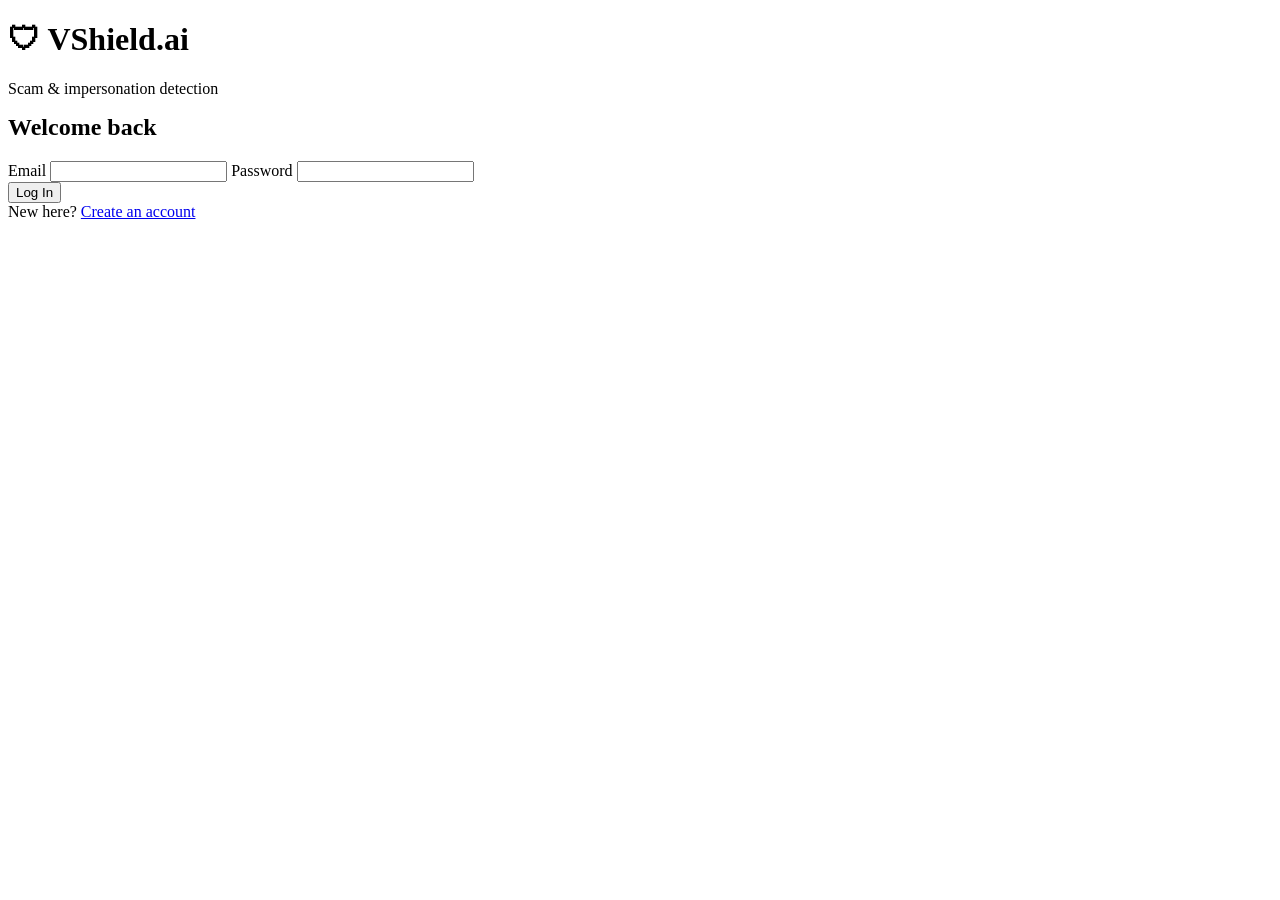
==== src/main/resources/static/analyze.html @ 4aeecb48 "Day 5: Analysis API + analyze screen, polished auth/dashboard UI, fixed security config conflict" ====
<!DOCTYPE html>
<html lang="en">
<head>
    <meta charset="UTF-8">
    <title>Analyze — VShield.ai</title>
    <link rel="stylesheet" href="Style.css">
    <style>
        .analyze-box {
            background: #151a3d;
            border: 1px solid rgba(255,255,255,0.08);
            border-radius: 14px;
            padding: 28px;
        }

        textarea {
            width: 100%;
            min-height: 160px;
            padding: 14px;
            border-radius: 8px;
            border: 1px solid rgba(255,255,255,0.15);
            background: rgba(255,255,255,0.05);
            color: white;
            font-size: 14px;
            font-family: inherit;
            resize: vertical;
            outline: none;
        }
        textarea:focus { border-color: #E63946; }
        textarea::placeholder { color: #6b7280; }

        .analyze-btn {
            margin-top: 16px;
            background: linear-gradient(135deg, #E63946, #c9303c);
            color: white;
            border: none;
            padding: 12px 28px;
            border-radius: 8px;
            font-size: 14px;
            font-weight: 700;
            cursor: pointer;
            box-shadow: 0 8px 20px rgba(230,57,70,0.3);
            transition: transform 0.15s;
        }
        .analyze-btn:hover { transform: translateY(-2px); }
        .analyze-btn:disabled { opacity: 0.6; cursor: not-allowed; transform: none; }

        .error-message {
            background: rgba(231,76,60,0.15);
            border: 1px solid rgba(231,76,60,0.4);
            color: #ff8a80;
            padding: 10px 14px;
            border-radius: 8px;
            font-size: 13px;
            margin-top: 14px;
            display: none;
        }

        .loading {
            display: none;
            color: #9aa7d1;
            margin-top: 14px;
            font-size: 13px;
        }

        .verdict-card {
            margin-top: 24px;
            border-radius: 12px;
            padding: 22px 24px;
            display: none;
        }
        .verdict-safe { background: rgba(39,174,96,0.1); border: 1px solid rgba(39,174,96,0.4); }
        .verdict-suspicious { background: rgba(243,156,18,0.1); border: 1px solid rgba(243,156,18,0.4); }
        .verdict-dangerous { background: rgba(231,76,60,0.1); border: 1px solid rgba(231,76,60,0.4); }

        .verdict-badge {
            display: inline-block;
            font-weight: 700;
            font-size: 16px;
            padding: 5px 14px;
            border-radius: 6px;
            color: white;
        }
        .badge-safe { background: #27ae60; }
        .badge-suspicious { background: #f39c12; }
        .badge-dangerous { background: #e74c3c; }

        .score-text {
            float: right;
            font-weight: 700;
            color: #CADCFC;
            font-size: 14px;
            margin-top: 6px;
        }

        .verdict-card h3 {
            margin: 20px 0 8px 0;
            font-size: 14px;
            color: white;
            clear: both;
        }
        .verdict-card ul { margin: 0; padding-left: 20px; }
        .verdict-card li { margin-bottom: 6px; font-size: 14px; color: #d4d9ec; }
    </style>
</head>
<body>
<canvas id="matrixCanvas"></canvas>

<div class="page-overlay">
    <nav class="navbar">
        <span class="brand">🛡 VShield.ai</span>
        <a href="dashboard.html">Dashboard</a>
        <a href="analyze.html" class="active">Analyze</a>
        <button class="logout-btn" onclick="logout()">Logout</button>
    </nav>

    <div class="wide-container">
        <h1>Analyze a message</h1>
        <p>Paste a suspicious message, email, or link below to check it for scam signals.</p>

        <div class="analyze-box">
            <form onsubmit="submitAnalysis(event)">
                <textarea id="messageInput" placeholder="Paste the message, email, or link here..."></textarea>
                <div id="errorBox" class="error-message"></div>
                <div id="loading" class="loading">Analyzing...</div>
                <button type="submit" id="analyzeBtn" class="analyze-btn">Analyze</button>
            </form>

            <div id="resultBox" class="verdict-card"></div>
        </div>
    </div>
</div>

<script src="auth.js"></script>
<script src="analyze.js"></script>
<script>
    requireAuth();

    const canvas = document.getElementById('matrixCanvas');
    const ctx = canvas.getContext('2d');
    function resizeCanvas() {
        canvas.width = window.innerWidth;
        canvas.height = window.innerHeight;
    }
    resizeCanvas();
    window.addEventListener('resize', resizeCanvas);

    const chars = '0123456789';
    const fontSize = 16;
    let drops = new Array(Math.floor(canvas.width / fontSize)).fill(1);

    function draw() {
        ctx.fillStyle = 'rgba(10, 14, 39, 0.1)';
        ctx.fillRect(0, 0, canvas.width, canvas.height);
        ctx.font = fontSize + 'px monospace';
        for (let i = 0; i < drops.length; i++) {
            ctx.fillStyle = '#4ade80';
            ctx.fillText(chars[Math.floor(Math.random() * chars.length)], i * fontSize, drops[i] * fontSize);
            if (drops[i] * fontSize > canvas.height && Math.random() > 0.98) drops[i] = 0;
            drops[i]++;
        }
    }
    setInterval(draw, 60);
</script>
</body>
</html>
---- src/main/resources/static/Style.css ----
* {
    box-sizing: border-box;
}

body {
    font-family: 'Segoe UI', Arial, sans-serif;
    margin: 0;
    background-color: #1E2761;
    color: white;
    min-height: 100vh;
}

.container {
    max-width: 420px;
    margin: 80px auto;
    padding: 0 20px;
}

.wide-container {
    max-width: 700px;
    margin: 40px auto;
    padding: 0 20px;
}

h1 {
    text-align: center;
    margin-bottom: 4px;
}

.subtitle {
    text-align: center;
    color: #CADCFC;
    margin-bottom: 30px;
    font-size: 14px;
}

.card {
    background: white;
    color: #1B1B2F;
    border-radius: 10px;
    padding: 30px;
    box-shadow: 0 8px 24px rgba(0,0,0,0.25);
}

label {
    display: block;
    font-size: 13px;
    font-weight: bold;
    margin-bottom: 6px;
    margin-top: 16px;
}

input[type="email"],
input[type="password"],
textarea {
    width: 100%;
    padding: 10px 12px;
    border: 1px solid #ccc;
    border-radius: 6px;
    font-size: 14px;
    font-family: inherit;
}

textarea {
    resize: vertical;
    min-height: 140px;
}

button {
    width: 100%;
    background-color: #E63946;
    color: white;
    border: none;
    padding: 12px;
    border-radius: 6px;
    font-size: 15px;
    font-weight: bold;
    cursor: pointer;
    margin-top: 20px;
}

button:hover {
    background-color: #c9303c;
}

button:disabled {
    background-color: #aaa;
    cursor: not-allowed;
}

.error-message {
    background: #fdecea;
    color: #c0392b;
    padding: 10px 14px;
    border-radius: 6px;
    font-size: 13px;
    margin-top: 14px;
    display: none;
}

.link-row {
    text-align: center;
    margin-top: 18px;
    font-size: 13px;
    color: #555;
}

.link-row a {
    color: #1E2761;
    font-weight: bold;
    text-decoration: none;
}

nav.navbar {
    background: #16204F;
    padding: 14px 24px;
    display: flex;
    gap: 24px;
    align-items: center;
}

nav.navbar a {
    color: #CADCFC;
    text-decoration: none;
    font-size: 14px;
    font-weight: bold;
}

nav.navbar a:hover, nav.navbar a.active {
    color: white;
}

nav.navbar .brand {
    color: white;
    font-size: 16px;
    margin-right: auto;
}

nav.navbar button.logout-btn {
    width: auto;
    margin-top: 0;
    padding: 8px 14px;
    font-size: 13px;
}

.verdict-card {
    border-radius: 10px;
    padding: 20px;
    margin-top: 20px;
}

.verdict-safe { background: #eafaf1; border: 2px solid #27ae60; }
.verdict-suspicious { background: #fef9e7; border: 2px solid #f39c12; }
.verdict-dangerous { background: #fdedec; border: 2px solid #e74c3c; }

.verdict-badge {
    display: inline-block;
    font-weight: bold;
    font-size: 18px;
    padding: 4px 12px;
    border-radius: 6px;
    color: white;
}

.badge-safe { background: #27ae60; }
.badge-suspicious { background: #f39c12; }
.badge-dangerous { background: #e74c3c; }

.score-text {
    float: right;
    font-weight: bold;
    color: #333;
}

.verdict-card h3 {
    margin-top: 20px;
    margin-bottom: 8px;
    font-size: 15px;
}

.verdict-card ul {
    margin: 0;
    padding-left: 20px;
}

.verdict-card li {
    margin-bottom: 6px;
    font-size: 14px;
    color: #333;
}

.loading {
    text-align: center;
    color: #CADCFC;
    margin-top: 16px;
    display: none;
}

.empty-state {
    text-align: center;
    padding: 60px 20px;
    color: #555;
}
         * { box-sizing: border-box; margin: 0; padding: 0; }

         body {
             font-family: 'Segoe UI', Arial, sans-serif;
             min-height: 100vh;
             overflow-x: hidden;
             background: linear-gradient(135deg, #0d1338, #1E2761, #16204F, #2a1245);
             background-size: 400% 400%;
             animation: gradientShift 14s ease infinite;
             display: flex;
             align-items: center;
             justify-content: center;
             position: relative;
         }

         @keyframes gradientShift {
             0% { background-position: 0% 50%; }
             50% { background-position: 100% 50%; }
             100% { background-position: 0% 50%; }
         }

         .blob {
             position: absolute;
             border-radius: 50%;
             filter: blur(70px);
             opacity: 0.45;
             z-index: 0;
             animation: float 10s ease-in-out infinite;
         }
         .blob1 { width: 380px; height: 380px; background: #E63946; top: -100px; left: -100px; animation-delay: 0s; }
         .blob2 { width: 320px; height: 320px; background: #4361ee; bottom: -80px; right: -80px; animation-delay: 2s; }
         .blob3 { width: 260px; height: 260px; background: #7209b7; top: 60%; left: 70%; animation-delay: 4s; }

         @keyframes float {
             0%, 100% { transform: translateY(0px) translateX(0px) scale(1); }
             50% { transform: translateY(-30px) translateX(20px) scale(1.08); }
         }

         .hero-wrap {
             position: relative;
             z-index: 2;
             display: flex;
             align-items: center;
             justify-content: center;
             gap: 70px;
             max-width: 1000px;
             width: 92%;
             flex-wrap: wrap;
         }

         .hero-left {
             flex: 1;
             min-width: 280px;
             color: white;
             animation: slideInLeft 0.9s ease both;
         }

         @keyframes slideInLeft {
             from { opacity: 0; transform: translateX(-40px); }
             to { opacity: 1; transform: translateX(0); }
         }

         .shield-logo {
             width: 90px;
             height: 90px;
             border-radius: 22px;
             background: linear-gradient(135deg, #E63946, #c9303c);
             display: flex;
             align-items: center;
             justify-content: center;
             font-size: 44px;
             box-shadow: 0 20px 50px rgba(230,57,70,0.5);
             animation: pulse 3s ease-in-out infinite, rotate3d 6s linear infinite;
             transform-style: preserve-3d;
             margin-bottom: 28px;
         }

         @keyframes pulse {
             0%, 100% { box-shadow: 0 20px 50px rgba(230,57,70,0.5); }
             50% { box-shadow: 0 25px 65px rgba(230,57,70,0.8); }
         }

         @keyframes rotate3d {
             0% { transform: rotateY(0deg); }
             50% { transform: rotateY(15deg); }
             100% { transform: rotateY(0deg); }
         }

         .hero-left h1 {
             font-size: 42px;
             line-height: 1.15;
             margin-bottom: 16px;
             background: linear-gradient(90deg, #ffffff, #CADCFC);
             -webkit-background-clip: text;
             background-clip: text;
             -webkit-text-fill-color: transparent;
         }

         .hero-left p {
             color: #CADCFC;
             font-size: 16px;
             line-height: 1.6;
             max-width: 380px;
         }

         .feature-row {
             display: flex;
             align-items: center;
             gap: 10px;
             margin-top: 18px;
             font-size: 14px;
             color: #ffffffcc;
             opacity: 0;
             animation: fadeInUp 0.6s ease forwards;
         }
         .feature-row:nth-child(1) { animation-delay: 0.4s; }
         .feature-row:nth-child(2) { animation-delay: 0.55s; }
         .feature-row:nth-child(3) { animation-delay: 0.7s; }

         @keyframes fadeInUp {
             from { opacity: 0; transform: translateY(10px); }
             to { opacity: 1; transform: translateY(0); }
         }

         .feature-row .dot {
             width: 8px; height: 8px; border-radius: 50%;
             background: #E63946;
             box-shadow: 0 0 10px #E63946;
         }

         .hero-right {
             perspective: 1200px;
             animation: slideInRight 0.9s ease both;
         }

         @keyframes slideInRight {
             from { opacity: 0; transform: translateX(40px); }
             to { opacity: 1; transform: translateX(0); }
         }

         .card {
             width: 360px;
             background: rgba(255,255,255,0.08);
             backdrop-filter: blur(20px);
             -webkit-backdrop-filter: blur(20px);
             border: 1px solid rgba(255,255,255,0.18);
             border-radius: 18px;
             padding: 36px 32px;
             color: white;
             box-shadow: 0 25px 60px rgba(0,0,0,0.4);
             transform-style: preserve-3d;
             transition: transform 0.15s ease-out;
         }

         .card h2 {
             font-size: 22px;
             margin-bottom: 4px;
         }
         .card .sub {
             color: #CADCFC;
             font-size: 13px;
             margin-bottom: 24px;
         }

         label {
             display: block;
             font-size: 12px;
             font-weight: bold;
             color: #CADCFC;
             margin-bottom: 6px;
             margin-top: 16px;
             text-transform: uppercase;
             letter-spacing: 0.5px;
         }

         input {
             width: 100%;
             padding: 12px 14px;
             border-radius: 8px;
             border: 1px solid rgba(255,255,255,0.25);
             background: rgba(255,255,255,0.08);
             color: white;
             font-size: 14px;
             outline: none;
             transition: border-color 0.2s, background 0.2s;
         }
         input::placeholder { color: rgba(255,255,255,0.4); }
         input:focus {
             border-color: #E63946;
             background: rgba(255,255,255,0.13);
         }

         button {
             width: 100%;
             margin-top: 26px;
             padding: 13px;
             border: none;
             border-radius: 8px;
             background: linear-gradient(135deg, #E63946, #c9303c);
             color: white;
             font-size: 15px;
             font-weight: bold;
             cursor: pointer;
             transition: transform 0.15s, box-shadow 0.15s;
             box-shadow: 0 10px 25px rgba(230,57,70,0.35);
         }
         button:hover { transform: translateY(-2px); box-shadow: 0 14px 32px rgba(230,57,70,0.5); }
         button:disabled { opacity: 0.6; cursor: not-allowed; transform: none; }

         .error-message {
             background: rgba(231,76,60,0.15);
             border: 1px solid rgba(231,76,60,0.4);
             color: #ff8a80;
             padding: 10px 14px;
             border-radius: 8px;
             font-size: 13px;
             margin-top: 16px;
             display: none;
         }

         .link-row {
             text-align: center;
             margin-top: 22px;
             font-size: 13px;
             color: #CADCFC;
         }
         .link-row a { color: white; font-weight: bold; text-decoration: none; }
         .link-row a:hover { text-decoration: underline; }

         @media (max-width: 720px) {
             .hero-wrap { flex-direction: column; text-align: center; }
             .hero-left { align-items: center; display: flex; flex-direction: column; }
             .feature-row { justify-content: center; }
         }

                 * { box-sizing: border-box; margin: 0; padding: 0; }

                 body {
                     font-family: 'Segoe UI', Arial, sans-serif;
                     min-height: 100vh;
                     overflow-x: hidden;
                     background: linear-gradient(135deg, #0d1338, #1E2761, #16204F, #2a1245);
                     background-size: 400% 400%;
                     animation: gradientShift 14s ease infinite;
                     display: flex;
                     align-items: center;
                     justify-content: center;
                     position: relative;
                 }

                 @keyframes gradientShift {
                     0% { background-position: 0% 50%; }
                     50% { background-position: 100% 50%; }
                     100% { background-position: 0% 50%; }
                 }

                 .blob {
                     position: absolute;
                     border-radius: 50%;
                     filter: blur(70px);
                     opacity: 0.45;
                     z-index: 0;
                     animation: float 10s ease-in-out infinite;
                 }
                 .blob1 { width: 380px; height: 380px; background: #4361ee; top: -100px; right: -100px; animation-delay: 0s; }
                 .blob2 { width: 320px; height: 320px; background: #E63946; bottom: -80px; left: -80px; animation-delay: 2s; }
                 .blob3 { width: 260px; height: 260px; background: #7209b7; top: 55%; right: 65%; animation-delay: 4s; }

                 @keyframes float {
                     0%, 100% { transform: translateY(0px) translateX(0px) scale(1); }
                     50% { transform: translateY(-30px) translateX(20px) scale(1.08); }
                 }

                 .hero-wrap {
                     position: relative;
                     z-index: 2;
                     display: flex;
                     align-items: center;
                     justify-content: center;
                     gap: 70px;
                     max-width: 1000px;
                     width: 92%;
                     flex-wrap: wrap;
                     flex-direction: row-reverse;
                 }

                 .hero-left {
                     flex: 1;
                     min-width: 280px;
                     color: white;
                     animation: slideInRight 0.9s ease both;
                 }

                 @keyframes slideInRight {
                     from { opacity: 0; transform: translateX(40px); }
                     to { opacity: 1; transform: translateX(0); }
                 }

                 .shield-logo {
                     width: 90px;
                     height: 90px;
                     border-radius: 22px;
                     background: linear-gradient(135deg, #4361ee, #3a4fd1);
                     display: flex;
                     align-items: center;
                     justify-content: center;
                     font-size: 44px;
                     box-shadow: 0 20px 50px rgba(67,97,238,0.5);
                     animation: pulse 3s ease-in-out infinite, rotate3d 6s linear infinite;
                     transform-style: preserve-3d;
                     margin-bottom: 28px;
                 }

                 @keyframes pulse {
                     0%, 100% { box-shadow: 0 20px 50px rgba(67,97,238,0.5); }
                     50% { box-shadow: 0 25px 65px rgba(67,97,238,0.8); }
                 }

                 @keyframes rotate3d {
                     0% { transform: rotateY(0deg); }
                     50% { transform: rotateY(-15deg); }
                     100% { transform: rotateY(0deg); }
                 }

                 .hero-left h1 {
                     font-size: 42px;
                     line-height: 1.15;
                     margin-bottom: 16px;
                     background: linear-gradient(90deg, #ffffff, #CADCFC);
                     -webkit-background-clip: text;
                     background-clip: text;
                     -webkit-text-fill-color: transparent;
                 }

                 .hero-left p {
                     color: #CADCFC;
                     font-size: 16px;
                     line-height: 1.6;
                     max-width: 380px;
                 }

                 .feature-row {
                     display: flex;
                     align-items: center;
                     gap: 10px;
                     margin-top: 18px;
                     font-size: 14px;
                     color: #ffffffcc;
                     opacity: 0;
                     animation: fadeInUp 0.6s ease forwards;
                 }
                 .feature-row:nth-child(1) { animation-delay: 0.4s; }
                 .feature-row:nth-child(2) { animation-delay: 0.55s; }
                 .feature-row:nth-child(3) { animation-delay: 0.7s; }

                 @keyframes fadeInUp {
                     from { opacity: 0; transform: translateY(10px); }
                     to { opacity: 1; transform: translateY(0); }
                 }

                 .feature-row .dot {
                     width: 8px; height: 8px; border-radius: 50%;
                     background: #4361ee;
                     box-shadow: 0 0 10px #4361ee;
                 }

                 .hero-right {
                     perspective: 1200px;
                     animation: slideInLeft 0.9s ease both;
                 }

                 @keyframes slideInLeft {
                     from { opacity: 0; transform: translateX(-40px); }
                     to { opacity: 1; transform: translateX(0); }
                 }

                 .card {
                     width: 360px;
                     background: rgba(255,255,255,0.08);
                     backdrop-filter: blur(20px);
                     -webkit-backdrop-filter: blur(20px);
                     border: 1px solid rgba(255,255,255,0.18);
                     border-radius: 18px;
                     padding: 36px 32px;
                     color: white;
                     box-shadow: 0 25px 60px rgba(0,0,0,0.4);
                     transform-style: preserve-3d;
                     transition: transform 0.15s ease-out;
                 }

                 .card h2 {
                     font-size: 22px;
                     margin-bottom: 4px;
                 }
                 .card .sub {
                     color: #CADCFC;
                     font-size: 13px;
                     margin-bottom: 24px;
                 }

                 label {
                     display: block;
                     font-size: 12px;
                     font-weight: bold;
                     color: #CADCFC;
                     margin-bottom: 6px;
                     margin-top: 16px;
                     text-transform: uppercase;
                     letter-spacing: 0.5px;
                 }

                 input {
                     width: 100%;
                     padding: 12px 14px;
                     border-radius: 8px;
                     border: 1px solid rgba(255,255,255,0.25);
                     background: rgba(255,255,255,0.08);
                     color: white;
                     font-size: 14px;
                     outline: none;
                     transition: border-color 0.2s, background 0.2s;
                 }
                 input::placeholder { color: rgba(255,255,255,0.4); }
                 input:focus {
                     border-color: #4361ee;
                     background: rgba(255,255,255,0.13);
                 }

                 button {
                     width: 100%;
                     margin-top: 26px;
                     padding: 13px;
                     border: none;
                     border-radius: 8px;
                     background: linear-gradient(135deg, #4361ee, #3a4fd1);
                     color: white;
                     font-size: 15px;
                     font-weight: bold;
                     cursor: pointer;
                     transition: transform 0.15s, box-shadow 0.15s;
                     box-shadow: 0 10px 25px rgba(67,97,238,0.35);
                 }
                 button:hover { transform: translateY(-2px); box-shadow: 0 14px 32px rgba(67,97,238,0.5); }
                 button:disabled { opacity: 0.6; cursor: not-allowed; transform: none; }

                 .error-message {
                     background: rgba(231,76,60,0.15);
                     border: 1px solid rgba(231,76,60,0.4);
                     color: #ff8a80;
                     padding: 10px 14px;
                     border-radius: 8px;
                     font-size: 13px;
                     margin-top: 16px;
                     display: none;
                 }

                 .link-row {
                     text-align: center;
                     margin-top: 22px;
                     font-size: 13px;
                     color: #CADCFC;
                 }
                 .link-row a { color: white; font-weight: bold; text-decoration: none; }
                 .link-row a:hover { text-decoration: underline; }

                 @media (max-width: 720px) {
                     .hero-wrap { flex-direction: column; text-align: center; }
                     .hero-left { align-items: center; display: flex; flex-direction: column; }
                     .feature-row { justify-content: center; }
                 }

                         * { box-sizing: border-box; margin: 0; padding: 0; }

                         body {
                             font-family: 'Segoe UI', Arial, sans-serif;
                             background-color: #0d1128;
                             color: white;
                             min-height: 100vh;
                             position: relative;
                             overflow-x: hidden;
                         }

                         #matrixCanvas {
                             position: fixed;
                             top: 0;
                             left: 0;
                             width: 100%;
                             height: 100%;
                             z-index: 0;
                             opacity: 0.35;
                         }

                         .page-overlay {
                             position: relative;
                             z-index: 1;
                         }

                         nav.navbar {
                             background: rgba(22, 32, 79, 0.85);
                             backdrop-filter: blur(8px);
                             padding: 14px 24px;
                             display: flex;
                             gap: 24px;
                             align-items: center;
                             border-bottom: 1px solid rgba(255,255,255,0.08);
                         }

                         nav.navbar a {
                             color: #CADCFC;
                             text-decoration: none;
                             font-size: 14px;
                             font-weight: bold;
                         }

                         nav.navbar a:hover, nav.navbar a.active { color: white; }

                         nav.navbar .brand {
                             color: white;
                             font-size: 16px;
                             margin-right: auto;
                         }

                         nav.navbar button.logout-btn {
                             background-color: #E63946;
                             color: white;
                             border: none;
                             padding: 8px 14px;
                             border-radius: 6px;
                             font-size: 13px;
                             font-weight: bold;
                             cursor: pointer;
                         }
                         nav.navbar button.logout-btn:hover { background-color: #c9303c; }

                         .wide-container {
                             max-width: 700px;
                             margin: 60px auto;
                             padding: 0 20px;
                         }

                         .wide-container h1 {
                             font-size: 32px;
                             margin-bottom: 8px;
                         }

                         .wide-container > p {
                             color: #CADCFC;
                             font-size: 15px;
                         }

                         .card {
                             background: rgba(255,255,255,0.08);
                             backdrop-filter: blur(14px);
                             border: 1px solid rgba(255,255,255,0.15);
                             border-radius: 12px;
                             padding: 24px;
                             transition: transform 0.2s, box-shadow 0.2s;
                         }

                         .card:hover {
                             transform: translateY(-4px);
                             box-shadow: 0 16px 40px rgba(0,0,0,0.4);
                             border-color: #E63946;
                         }

                         .card h3 { margin-top: 0; color: white; }
                         .card p { color: #CADCFC !important; font-size: 14px; }



                        html, body {
                            margin: 0;
                            padding: 0;
                        }

                        * { box-sizing: border-box; }

                        body {
                            font-family: 'Segoe UI', Arial, sans-serif;
                            background-color: #0a0e27;
                            color: white;
                            min-height: 100vh;
                            position: relative;
                            overflow-x: hidden;
                        }

                        #matrixCanvas {
                            position: fixed;
                            top: 0;
                            left: 0;
                            width: 100%;
                            height: 100%;
                            z-index: 0;
                            opacity: 0.18;
                            display: block;
                        }

                        .page-overlay {
                            position: relative;
                            z-index: 1;
                            width: 100%;
                            min-height: 100vh;
                        }

                        /* NAVBAR */
                        nav.navbar {
                            position: fixed;
                            top: 0;
                            left: 0;
                            width: 100%;
                            height: 66px;
                            background: #12173a;
                            box-shadow: 0 2px 12px rgba(0,0,0,0.4);
                            padding: 0 36px;
                            display: flex;
                            gap: 30px;
                            align-items: center;
                            z-index: 10;
                        }

                        nav.navbar a {
                            color: #9aa7d1;
                            text-decoration: none;
                            font-size: 14px;
                            font-weight: 600;
                            padding: 8px 12px;
                            border-radius: 6px;
                            transition: color 0.15s, background 0.15s;
                        }

                        nav.navbar a:hover { color: #ffffff; background: rgba(255,255,255,0.06); }
                        nav.navbar a.active { color: #ffffff; background: rgba(230,57,70,0.18); }

                        nav.navbar .brand {
                            color: white;
                            font-size: 17px;
                            font-weight: 700;
                            margin-right: auto;
                            display: flex;
                            align-items: center;
                            gap: 8px;
                            letter-spacing: -0.2px;
                        }

                        nav.navbar button.logout-btn {
                            background-color: transparent;
                            color: #ff8a80;
                            border: 1px solid rgba(230,57,70,0.5);
                            padding: 8px 18px;
                            border-radius: 6px;
                            font-size: 13px;
                            font-weight: 600;
                            cursor: pointer;
                            transition: all 0.15s;
                        }
                        nav.navbar button.logout-btn:hover {
                            background-color: #E63946;
                            color: white;
                            border-color: #E63946;
                        }

                        /* WELCOME SECTION */
                        .wide-container {
                            max-width: 760px;
                            margin: 0 auto;
                            padding: 130px 24px 40px 24px;
                            position: relative;
                            z-index: 1;
                        }

                        .wide-container h1 {
                            font-size: 30px;
                            font-weight: 700;
                            margin: 0 0 10px 0;
                            letter-spacing: -0.4px;
                            background: linear-gradient(90deg, #ffffff, #CADCFC);
                            -webkit-background-clip: text;
                            background-clip: text;
                            -webkit-text-fill-color: transparent;
                        }

                        .wide-container > p {
                            color: #9aa7d1;
                            font-size: 15px;
                            margin: 0 0 32px 0;
                            line-height: 1.6;
                            max-width: 560px;
                        }

                        /* ANALYZE CARD */
                        .card {
                            background: linear-gradient(145deg, #171d47, #12173a);
                            border: 1px solid rgba(255,255,255,0.08);
                            border-radius: 14px;
                            padding: 26px 28px;
                            transition: transform 0.2s ease, box-shadow 0.2s ease, border-color 0.2s ease;
                            position: relative;
                            overflow: hidden;
                        }

                        .card::before {
                            content: "";
                            position: absolute;
                            top: 0; left: 0;
                            width: 4px;
                            height: 100%;
                            background: #E63946;
                            opacity: 0;
                            transition: opacity 0.2s;
                        }

                        .card:hover {
                            transform: translateY(-4px);
                            box-shadow: 0 16px 40px rgba(0,0,0,0.5);
                            border-color: rgba(230,57,70,0.5);
                        }

                        .card:hover::before { opacity: 1; }

                        .card h3 {
                            margin: 0 0 6px 0;
                            color: white;
                            font-size: 17px;
                            font-weight: 700;
                        }
                        .card p { color: #9aa7d1 !important; font-size: 13.5px; margin: 0; }
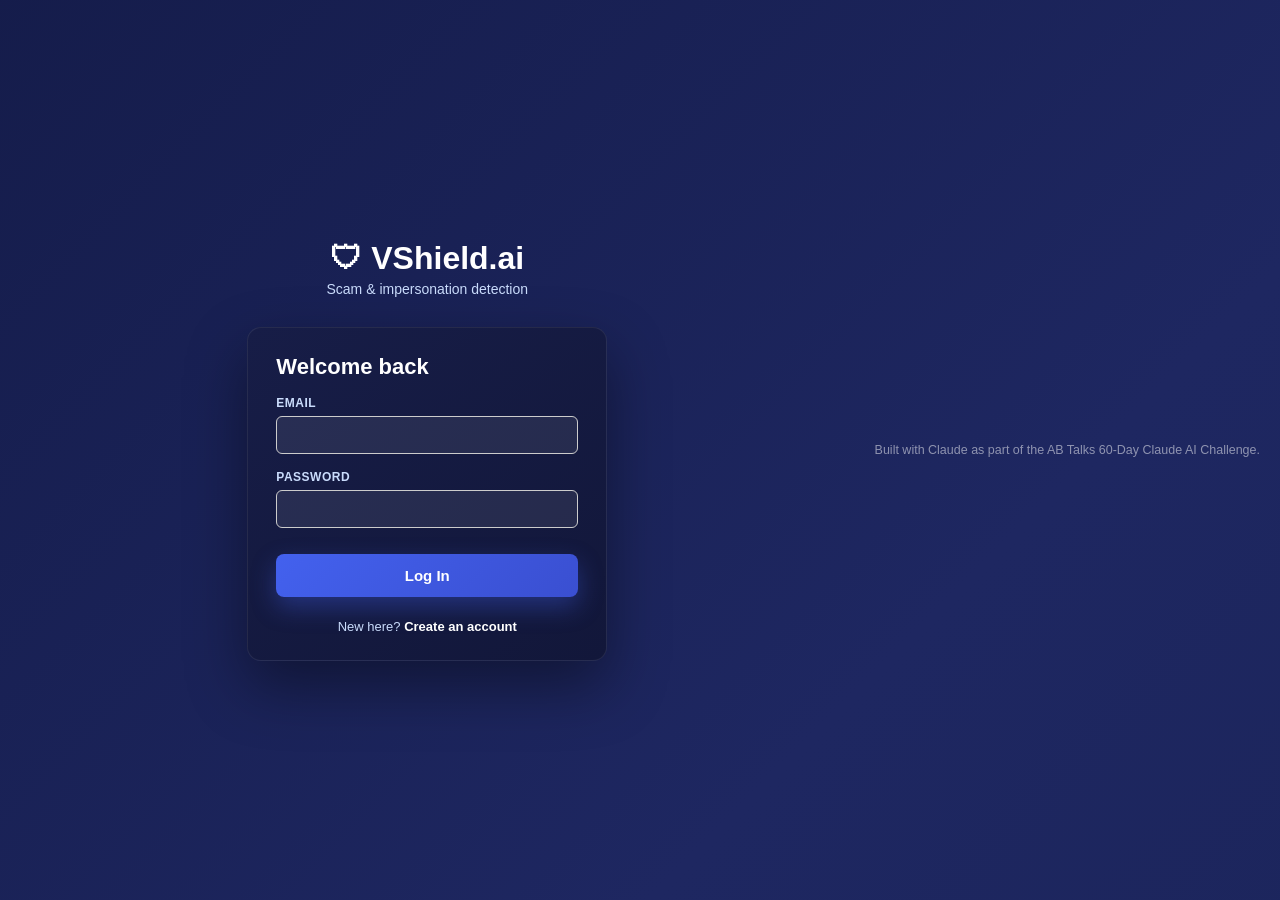
==== commit 1dd4fada: "Add Dockerfile for Render deployment" ====
--- a/src/main/resources/static/analyze.html
+++ b/src/main/resources/static/analyze.html
@@ -3,7 +3,7 @@
 <head>
     <meta charset="UTF-8">
     <title>Analyze — VShield.ai</title>
-    <link rel="stylesheet" href="Style.css">
+    <link rel="stylesheet" href="style.css">
     <style>
         .analyze-box {
             background: #151a3d;
@@ -110,6 +110,7 @@
         <span class="brand">🛡 VShield.ai</span>
         <a href="dashboard.html">Dashboard</a>
         <a href="analyze.html" class="active">Analyze</a>
+        <a href="history.html">History</a>
         <button class="logout-btn" onclick="logout()">Logout</button>
     </nav>
 
@@ -128,6 +129,8 @@
             <div id="resultBox" class="verdict-card"></div>
         </div>
     </div>
+
+    <footer class="site-footer">Built with Claude as part of the AB Talks 60-Day Claude AI Challenge.</footer>
 </div>
 
 <script src="auth.js"></script>
@@ -161,5 +164,6 @@
     }
     setInterval(draw, 60);
 </script>
+<link rel="stylesheet" href="style.css">
 </body>
 </html>
--- a/src/main/resources/static/style.css
+++ b/src/main/resources/static/style.css
@@ -0,0 +1,963 @@
+* {
+    box-sizing: border-box;
+}
+
+body {
+    font-family: 'Segoe UI', Arial, sans-serif;
+    margin: 0;
+    background-color: #1E2761;
+    color: white;
+    min-height: 100vh;
+}
+
+.container {
+    max-width: 420px;
+    margin: 80px auto;
+    padding: 0 20px;
+}
+
+.wide-container {
+    max-width: 700px;
+    margin: 40px auto;
+    padding: 0 20px;
+}
+
+h1 {
+    text-align: center;
+    margin-bottom: 4px;
+}
+
+.subtitle {
+    text-align: center;
+    color: #CADCFC;
+    margin-bottom: 30px;
+    font-size: 14px;
+}
+
+.card {
+    background: white;
+    color: #1B1B2F;
+    border-radius: 10px;
+    padding: 30px;
+    box-shadow: 0 8px 24px rgba(0,0,0,0.25);
+}
+
+label {
+    display: block;
+    font-size: 13px;
+    font-weight: bold;
+    margin-bottom: 6px;
+    margin-top: 16px;
+}
+
+input[type="email"],
+input[type="password"],
+textarea {
+    width: 100%;
+    padding: 10px 12px;
+    border: 1px solid #ccc;
+    border-radius: 6px;
+    font-size: 14px;
+    font-family: inherit;
+}
+
+textarea {
+    resize: vertical;
+    min-height: 140px;
+}
+
+button {
+    width: 100%;
+    background-color: #E63946;
+    color: white;
+    border: none;
+    padding: 12px;
+    border-radius: 6px;
+    font-size: 15px;
+    font-weight: bold;
+    cursor: pointer;
+    margin-top: 20px;
+}
+
+button:hover {
+    background-color: #c9303c;
+}
+
+button:disabled {
+    background-color: #aaa;
+    cursor: not-allowed;
+}
+
+.error-message {
+    background: #fdecea;
+    color: #c0392b;
+    padding: 10px 14px;
+    border-radius: 6px;
+    font-size: 13px;
+    margin-top: 14px;
+    display: none;
+}
+
+.link-row {
+    text-align: center;
+    margin-top: 18px;
+    font-size: 13px;
+    color: #555;
+}
+
+.link-row a {
+    color: #1E2761;
+    font-weight: bold;
+    text-decoration: none;
+}
+
+nav.navbar {
+    background: #16204F;
+    padding: 14px 24px;
+    display: flex;
+    gap: 24px;
+    align-items: center;
+}
+
+nav.navbar a {
+    color: #CADCFC;
+    text-decoration: none;
+    font-size: 14px;
+    font-weight: bold;
+}
+
+nav.navbar a:hover, nav.navbar a.active {
+    color: white;
+}
+
+nav.navbar .brand {
+    color: white;
+    font-size: 16px;
+    margin-right: auto;
+}
+
+nav.navbar button.logout-btn {
+    width: auto;
+    margin-top: 0;
+    padding: 8px 14px;
+    font-size: 13px;
+}
+
+.verdict-card {
+    border-radius: 10px;
+    padding: 20px;
+    margin-top: 20px;
+}
+
+.verdict-safe { background: #eafaf1; border: 2px solid #27ae60; }
+.verdict-suspicious { background: #fef9e7; border: 2px solid #f39c12; }
+.verdict-dangerous { background: #fdedec; border: 2px solid #e74c3c; }
+
+.verdict-badge {
+    display: inline-block;
+    font-weight: bold;
+    font-size: 18px;
+    padding: 4px 12px;
+    border-radius: 6px;
+    color: white;
+}
+
+.badge-safe { background: #27ae60; }
+.badge-suspicious { background: #f39c12; }
+.badge-dangerous { background: #e74c3c; }
+
+.score-text {
+    float: right;
+    font-weight: bold;
+    color: #333;
+}
+
+.verdict-card h3 {
+    margin-top: 20px;
+    margin-bottom: 8px;
+    font-size: 15px;
+}
+
+.verdict-card ul {
+    margin: 0;
+    padding-left: 20px;
+}
+
+.verdict-card li {
+    margin-bottom: 6px;
+    font-size: 14px;
+    color: #333;
+}
+
+.loading {
+    text-align: center;
+    color: #CADCFC;
+    margin-top: 16px;
+    display: none;
+}
+
+.empty-state {
+    text-align: center;
+    padding: 60px 20px;
+    color: #555;
+}
+         * { box-sizing: border-box; margin: 0; padding: 0; }
+
+         body {
+             font-family: 'Segoe UI', Arial, sans-serif;
+             min-height: 100vh;
+             overflow-x: hidden;
+             background: linear-gradient(135deg, #0d1338, #1E2761, #16204F, #2a1245);
+             background-size: 400% 400%;
+             animation: gradientShift 14s ease infinite;
+             display: flex;
+             align-items: center;
+             justify-content: center;
+             position: relative;
+         }
+
+         @keyframes gradientShift {
+             0% { background-position: 0% 50%; }
+             50% { background-position: 100% 50%; }
+             100% { background-position: 0% 50%; }
+         }
+
+         .blob {
+             position: absolute;
+             border-radius: 50%;
+             filter: blur(70px);
+             opacity: 0.45;
+             z-index: 0;
+             animation: float 10s ease-in-out infinite;
+         }
+         .blob1 { width: 380px; height: 380px; background: #E63946; top: -100px; left: -100px; animation-delay: 0s; }
+         .blob2 { width: 320px; height: 320px; background: #4361ee; bottom: -80px; right: -80px; animation-delay: 2s; }
+         .blob3 { width: 260px; height: 260px; background: #7209b7; top: 60%; left: 70%; animation-delay: 4s; }
+
+         @keyframes float {
+             0%, 100% { transform: translateY(0px) translateX(0px) scale(1); }
+             50% { transform: translateY(-30px) translateX(20px) scale(1.08); }
+         }
+
+         .hero-wrap {
+             position: relative;
+             z-index: 2;
+             display: flex;
+             align-items: center;
+             justify-content: center;
+             gap: 70px;
+             max-width: 1000px;
+             width: 92%;
+             flex-wrap: wrap;
+         }
+
+         .hero-left {
+             flex: 1;
+             min-width: 280px;
+             color: white;
+             animation: slideInLeft 0.9s ease both;
+         }
+
+         @keyframes slideInLeft {
+             from { opacity: 0; transform: translateX(-40px); }
+             to { opacity: 1; transform: translateX(0); }
+         }
+
+         .shield-logo {
+             width: 90px;
+             height: 90px;
+             border-radius: 22px;
+             background: linear-gradient(135deg, #E63946, #c9303c);
+             display: flex;
+             align-items: center;
+             justify-content: center;
+             font-size: 44px;
+             box-shadow: 0 20px 50px rgba(230,57,70,0.5);
+             animation: pulse 3s ease-in-out infinite, rotate3d 6s linear infinite;
+             transform-style: preserve-3d;
+             margin-bottom: 28px;
+         }
+
+         @keyframes pulse {
+             0%, 100% { box-shadow: 0 20px 50px rgba(230,57,70,0.5); }
+             50% { box-shadow: 0 25px 65px rgba(230,57,70,0.8); }
+         }
+
+         @keyframes rotate3d {
+             0% { transform: rotateY(0deg); }
+             50% { transform: rotateY(15deg); }
+             100% { transform: rotateY(0deg); }
+         }
+
+         .hero-left h1 {
+             font-size: 42px;
+             line-height: 1.15;
+             margin-bottom: 16px;
+             background: linear-gradient(90deg, #ffffff, #CADCFC);
+             -webkit-background-clip: text;
+             background-clip: text;
+             -webkit-text-fill-color: transparent;
+         }
+
+         .hero-left p {
+             color: #CADCFC;
+             font-size: 16px;
+             line-height: 1.6;
+             max-width: 380px;
+         }
+
+         .feature-row {
+             display: flex;
+             align-items: center;
+             gap: 10px;
+             margin-top: 18px;
+             font-size: 14px;
+             color: #ffffffcc;
+             opacity: 0;
+             animation: fadeInUp 0.6s ease forwards;
+         }
+         .feature-row:nth-child(1) { animation-delay: 0.4s; }
+         .feature-row:nth-child(2) { animation-delay: 0.55s; }
+         .feature-row:nth-child(3) { animation-delay: 0.7s; }
+
+         @keyframes fadeInUp {
+             from { opacity: 0; transform: translateY(10px); }
+             to { opacity: 1; transform: translateY(0); }
+         }
+
+         .feature-row .dot {
+             width: 8px; height: 8px; border-radius: 50%;
+             background: #E63946;
+             box-shadow: 0 0 10px #E63946;
+         }
+
+         .hero-right {
+             perspective: 1200px;
+             animation: slideInRight 0.9s ease both;
+         }
+
+         @keyframes slideInRight {
+             from { opacity: 0; transform: translateX(40px); }
+             to { opacity: 1; transform: translateX(0); }
+         }
+
+         .card {
+             width: 360px;
+             background: rgba(255,255,255,0.08);
+             backdrop-filter: blur(20px);
+             -webkit-backdrop-filter: blur(20px);
+             border: 1px solid rgba(255,255,255,0.18);
+             border-radius: 18px;
+             padding: 36px 32px;
+             color: white;
+             box-shadow: 0 25px 60px rgba(0,0,0,0.4);
+             transform-style: preserve-3d;
+             transition: transform 0.15s ease-out;
+         }
+
+         .card h2 {
+             font-size: 22px;
+             margin-bottom: 4px;
+         }
+         .card .sub {
+             color: #CADCFC;
+             font-size: 13px;
+             margin-bottom: 24px;
+         }
+
+         label {
+             display: block;
+             font-size: 12px;
+             font-weight: bold;
+             color: #CADCFC;
+             margin-bottom: 6px;
+             margin-top: 16px;
+             text-transform: uppercase;
+             letter-spacing: 0.5px;
+         }
+
+         input {
+             width: 100%;
+             padding: 12px 14px;
+             border-radius: 8px;
+             border: 1px solid rgba(255,255,255,0.25);
+             background: rgba(255,255,255,0.08);
+             color: white;
+             font-size: 14px;
+             outline: none;
+             transition: border-color 0.2s, background 0.2s;
+         }
+         input::placeholder { color: rgba(255,255,255,0.4); }
+         input:focus {
+             border-color: #E63946;
+             background: rgba(255,255,255,0.13);
+         }
+
+         button {
+             width: 100%;
+             margin-top: 26px;
+             padding: 13px;
+             border: none;
+             border-radius: 8px;
+             background: linear-gradient(135deg, #E63946, #c9303c);
+             color: white;
+             font-size: 15px;
+             font-weight: bold;
+             cursor: pointer;
+             transition: transform 0.15s, box-shadow 0.15s;
+             box-shadow: 0 10px 25px rgba(230,57,70,0.35);
+         }
+         button:hover { transform: translateY(-2px); box-shadow: 0 14px 32px rgba(230,57,70,0.5); }
+         button:disabled { opacity: 0.6; cursor: not-allowed; transform: none; }
+
+         .error-message {
+             background: rgba(231,76,60,0.15);
+             border: 1px solid rgba(231,76,60,0.4);
+             color: #ff8a80;
+             padding: 10px 14px;
+             border-radius: 8px;
+             font-size: 13px;
+             margin-top: 16px;
+             display: none;
+         }
+
+         .link-row {
+             text-align: center;
+             margin-top: 22px;
+             font-size: 13px;
+             color: #CADCFC;
+         }
+         .link-row a { color: white; font-weight: bold; text-decoration: none; }
+         .link-row a:hover { text-decoration: underline; }
+
+         @media (max-width: 720px) {
+             .hero-wrap { flex-direction: column; text-align: center; }
+             .hero-left { align-items: center; display: flex; flex-direction: column; }
+             .feature-row { justify-content: center; }
+         }
+
+                 * { box-sizing: border-box; margin: 0; padding: 0; }
+
+                 body {
+                     font-family: 'Segoe UI', Arial, sans-serif;
+                     min-height: 100vh;
+                     overflow-x: hidden;
+                     background: linear-gradient(135deg, #0d1338, #1E2761, #16204F, #2a1245);
+                     background-size: 400% 400%;
+                     animation: gradientShift 14s ease infinite;
+                     display: flex;
+                     align-items: center;
+                     justify-content: center;
+                     position: relative;
+                 }
+
+                 @keyframes gradientShift {
+                     0% { background-position: 0% 50%; }
+                     50% { background-position: 100% 50%; }
+                     100% { background-position: 0% 50%; }
+                 }
+
+                 .blob {
+                     position: absolute;
+                     border-radius: 50%;
+                     filter: blur(70px);
+                     opacity: 0.45;
+                     z-index: 0;
+                     animation: float 10s ease-in-out infinite;
+                 }
+                 .blob1 { width: 380px; height: 380px; background: #4361ee; top: -100px; right: -100px; animation-delay: 0s; }
+                 .blob2 { width: 320px; height: 320px; background: #E63946; bottom: -80px; left: -80px; animation-delay: 2s; }
+                 .blob3 { width: 260px; height: 260px; background: #7209b7; top: 55%; right: 65%; animation-delay: 4s; }
+
+                 @keyframes float {
+                     0%, 100% { transform: translateY(0px) translateX(0px) scale(1); }
+                     50% { transform: translateY(-30px) translateX(20px) scale(1.08); }
+                 }
+
+                 .hero-wrap {
+                     position: relative;
+                     z-index: 2;
+                     display: flex;
+                     align-items: center;
+                     justify-content: center;
+                     gap: 70px;
+                     max-width: 1000px;
+                     width: 92%;
+                     flex-wrap: wrap;
+                     flex-direction: row-reverse;
+                 }
+
+                 .hero-left {
+                     flex: 1;
+                     min-width: 280px;
+                     color: white;
+                     animation: slideInRight 0.9s ease both;
+                 }
+
+                 @keyframes slideInRight {
+                     from { opacity: 0; transform: translateX(40px); }
+                     to { opacity: 1; transform: translateX(0); }
+                 }
+
+                 .shield-logo {
+                     width: 90px;
+                     height: 90px;
+                     border-radius: 22px;
+                     background: linear-gradient(135deg, #4361ee, #3a4fd1);
+                     display: flex;
+                     align-items: center;
+                     justify-content: center;
+                     font-size: 44px;
+                     box-shadow: 0 20px 50px rgba(67,97,238,0.5);
+                     animation: pulse 3s ease-in-out infinite, rotate3d 6s linear infinite;
+                     transform-style: preserve-3d;
+                     margin-bottom: 28px;
+                 }
+
+                 @keyframes pulse {
+                     0%, 100% { box-shadow: 0 20px 50px rgba(67,97,238,0.5); }
+                     50% { box-shadow: 0 25px 65px rgba(67,97,238,0.8); }
+                 }
+
+                 @keyframes rotate3d {
+                     0% { transform: rotateY(0deg); }
+                     50% { transform: rotateY(-15deg); }
+                     100% { transform: rotateY(0deg); }
+                 }
+
+                 .hero-left h1 {
+                     font-size: 42px;
+                     line-height: 1.15;
+                     margin-bottom: 16px;
+                     background: linear-gradient(90deg, #ffffff, #CADCFC);
+                     -webkit-background-clip: text;
+                     background-clip: text;
+                     -webkit-text-fill-color: transparent;
+                 }
+
+                 .hero-left p {
+                     color: #CADCFC;
+                     font-size: 16px;
+                     line-height: 1.6;
+                     max-width: 380px;
+                 }
+
+                 .feature-row {
+                     display: flex;
+                     align-items: center;
+                     gap: 10px;
+                     margin-top: 18px;
+                     font-size: 14px;
+                     color: #ffffffcc;
+                     opacity: 0;
+                     animation: fadeInUp 0.6s ease forwards;
+                 }
+                 .feature-row:nth-child(1) { animation-delay: 0.4s; }
+                 .feature-row:nth-child(2) { animation-delay: 0.55s; }
+                 .feature-row:nth-child(3) { animation-delay: 0.7s; }
+
+                 @keyframes fadeInUp {
+                     from { opacity: 0; transform: translateY(10px); }
+                     to { opacity: 1; transform: translateY(0); }
+                 }
+
+                 .feature-row .dot {
+                     width: 8px; height: 8px; border-radius: 50%;
+                     background: #4361ee;
+                     box-shadow: 0 0 10px #4361ee;
+                 }
+
+                 .hero-right {
+                     perspective: 1200px;
+                     animation: slideInLeft 0.9s ease both;
+                 }
+
+                 @keyframes slideInLeft {
+                     from { opacity: 0; transform: translateX(-40px); }
+                     to { opacity: 1; transform: translateX(0); }
+                 }
+
+                 .card {
+                     width: 360px;
+                     background: rgba(255,255,255,0.08);
+                     backdrop-filter: blur(20px);
+                     -webkit-backdrop-filter: blur(20px);
+                     border: 1px solid rgba(255,255,255,0.18);
+                     border-radius: 18px;
+                     padding: 36px 32px;
+                     color: white;
+                     box-shadow: 0 25px 60px rgba(0,0,0,0.4);
+                     transform-style: preserve-3d;
+                     transition: transform 0.15s ease-out;
+                 }
+
+                 .card h2 {
+                     font-size: 22px;
+                     margin-bottom: 4px;
+                 }
+                 .card .sub {
+                     color: #CADCFC;
+                     font-size: 13px;
+                     margin-bottom: 24px;
+                 }
+
+                 label {
+                     display: block;
+                     font-size: 12px;
+                     font-weight: bold;
+                     color: #CADCFC;
+                     margin-bottom: 6px;
+                     margin-top: 16px;
+                     text-transform: uppercase;
+                     letter-spacing: 0.5px;
+                 }
+
+                 input {
+                     width: 100%;
+                     padding: 12px 14px;
+                     border-radius: 8px;
+                     border: 1px solid rgba(255,255,255,0.25);
+                     background: rgba(255,255,255,0.08);
+                     color: white;
+                     font-size: 14px;
+                     outline: none;
+                     transition: border-color 0.2s, background 0.2s;
+                 }
+                 input::placeholder { color: rgba(255,255,255,0.4); }
+                 input:focus {
+                     border-color: #4361ee;
+                     background: rgba(255,255,255,0.13);
+                 }
+
+                 button {
+                     width: 100%;
+                     margin-top: 26px;
+                     padding: 13px;
+                     border: none;
+                     border-radius: 8px;
+                     background: linear-gradient(135deg, #4361ee, #3a4fd1);
+                     color: white;
+                     font-size: 15px;
+                     font-weight: bold;
+                     cursor: pointer;
+                     transition: transform 0.15s, box-shadow 0.15s;
+                     box-shadow: 0 10px 25px rgba(67,97,238,0.35);
+                 }
+                 button:hover { transform: translateY(-2px); box-shadow: 0 14px 32px rgba(67,97,238,0.5); }
+                 button:disabled { opacity: 0.6; cursor: not-allowed; transform: none; }
+
+                 .error-message {
+                     background: rgba(231,76,60,0.15);
+                     border: 1px solid rgba(231,76,60,0.4);
+                     color: #ff8a80;
+                     padding: 10px 14px;
+                     border-radius: 8px;
+                     font-size: 13px;
+                     margin-top: 16px;
+                     display: none;
+                 }
+
+                 .link-row {
+                     text-align: center;
+                     margin-top: 22px;
+                     font-size: 13px;
+                     color: #CADCFC;
+                 }
+                 .link-row a { color: white; font-weight: bold; text-decoration: none; }
+                 .link-row a:hover { text-decoration: underline; }
+
+                 @media (max-width: 720px) {
+                     .hero-wrap { flex-direction: column; text-align: center; }
+                     .hero-left { align-items: center; display: flex; flex-direction: column; }
+                     .feature-row { justify-content: center; }
+                 }
+
+                         * { box-sizing: border-box; margin: 0; padding: 0; }
+
+                         body {
+                             font-family: 'Segoe UI', Arial, sans-serif;
+                             background-color: #0d1128;
+                             color: white;
+                             min-height: 100vh;
+                             position: relative;
+                             overflow-x: hidden;
+                         }
+
+                         #matrixCanvas {
+                             position: fixed;
+                             top: 0;
+                             left: 0;
+                             width: 100%;
+                             height: 100%;
+                             z-index: 0;
+                             opacity: 0.35;
+                         }
+
+                         .page-overlay {
+                             position: relative;
+                             z-index: 1;
+                         }
+
+                         nav.navbar {
+                             background: rgba(22, 32, 79, 0.85);
+                             backdrop-filter: blur(8px);
+                             padding: 14px 24px;
+                             display: flex;
+                             gap: 24px;
+                             align-items: center;
+                             border-bottom: 1px solid rgba(255,255,255,0.08);
+                         }
+
+                         nav.navbar a {
+                             color: #CADCFC;
+                             text-decoration: none;
+                             font-size: 14px;
+                             font-weight: bold;
+                         }
+
+                         nav.navbar a:hover, nav.navbar a.active { color: white; }
+
+                         nav.navbar .brand {
+                             color: white;
+                             font-size: 16px;
+                             margin-right: auto;
+                         }
+
+                         nav.navbar button.logout-btn {
+                             background-color: #E63946;
+                             color: white;
+                             border: none;
+                             padding: 8px 14px;
+                             border-radius: 6px;
+                             font-size: 13px;
+                             font-weight: bold;
+                             cursor: pointer;
+                         }
+                         nav.navbar button.logout-btn:hover { background-color: #c9303c; }
+
+                         .wide-container {
+                             max-width: 700px;
+                             margin: 60px auto;
+                             padding: 0 20px;
+                         }
+
+                         .wide-container h1 {
+                             font-size: 32px;
+                             margin-bottom: 8px;
+                         }
+
+                         .wide-container > p {
+                             color: #CADCFC;
+                             font-size: 15px;
+                         }
+
+                         .card {
+                             background: rgba(255,255,255,0.08);
+                             backdrop-filter: blur(14px);
+                             border: 1px solid rgba(255,255,255,0.15);
+                             border-radius: 12px;
+                             padding: 24px;
+                             transition: transform 0.2s, box-shadow 0.2s;
+                         }
+
+                         .card:hover {
+                             transform: translateY(-4px);
+                             box-shadow: 0 16px 40px rgba(0,0,0,0.4);
+                             border-color: #E63946;
+                         }
+
+                         .card h3 { margin-top: 0; color: white; }
+                         .card p { color: #CADCFC !important; font-size: 14px; }
+
+
+
+                        html, body {
+                            margin: 0;
+                            padding: 0;
+                        }
+
+                        * { box-sizing: border-box; }
+
+                        body {
+                            font-family: 'Segoe UI', Arial, sans-serif;
+                            background-color: #0a0e27;
+                            color: white;
+                            min-height: 100vh;
+                            position: relative;
+                            overflow-x: hidden;
+                        }
+
+                        #matrixCanvas {
+                            position: fixed;
+                            top: 0;
+                            left: 0;
+                            width: 100%;
+                            height: 100%;
+                            z-index: 0;
+                            opacity: 0.18;
+                            display: block;
+                        }
+
+                        .page-overlay {
+                            position: relative;
+                            z-index: 1;
+                            width: 100%;
+                            min-height: 100vh;
+                        }
+
+                        /* NAVBAR */
+                        nav.navbar {
+                            position: fixed;
+                            top: 0;
+                            left: 0;
+                            width: 100%;
+                            height: 66px;
+                            background: #12173a;
+                            box-shadow: 0 2px 12px rgba(0,0,0,0.4);
+                            padding: 0 36px;
+                            display: flex;
+                            gap: 30px;
+                            align-items: center;
+                            z-index: 10;
+                        }
+
+                        nav.navbar a {
+                            color: #9aa7d1;
+                            text-decoration: none;
+                            font-size: 14px;
+                            font-weight: 600;
+                            padding: 8px 12px;
+                            border-radius: 6px;
+                            transition: color 0.15s, background 0.15s;
+                        }
+
+                        nav.navbar a:hover { color: #ffffff; background: rgba(255,255,255,0.06); }
+                        nav.navbar a.active { color: #ffffff; background: rgba(230,57,70,0.18); }
+
+                        nav.navbar .brand {
+                            color: white;
+                            font-size: 17px;
+                            font-weight: 700;
+                            margin-right: auto;
+                            display: flex;
+                            align-items: center;
+                            gap: 8px;
+                            letter-spacing: -0.2px;
+                        }
+
+                        nav.navbar button.logout-btn {
+                            background-color: transparent;
+                            color: #ff8a80;
+                            border: 1px solid rgba(230,57,70,0.5);
+                            padding: 8px 18px;
+                            border-radius: 6px;
+                            font-size: 13px;
+                            font-weight: 600;
+                            cursor: pointer;
+                            transition: all 0.15s;
+                        }
+                        nav.navbar button.logout-btn:hover {
+                            background-color: #E63946;
+                            color: white;
+                            border-color: #E63946;
+                        }
+
+                        /* WELCOME SECTION */
+                        .wide-container {
+                            max-width: 760px;
+                            margin: 0 auto;
+                            padding: 130px 24px 40px 24px;
+                            position: relative;
+                            z-index: 1;
+                        }
+
+                        .wide-container h1 {
+                            font-size: 30px;
+                            font-weight: 700;
+                            margin: 0 0 10px 0;
+                            letter-spacing: -0.4px;
+                            background: linear-gradient(90deg, #ffffff, #CADCFC);
+                            -webkit-background-clip: text;
+                            background-clip: text;
+                            -webkit-text-fill-color: transparent;
+                        }
+
+                        .wide-container > p {
+                            color: #9aa7d1;
+                            font-size: 15px;
+                            margin: 0 0 32px 0;
+                            line-height: 1.6;
+                            max-width: 560px;
+                        }
+
+                        /* ANALYZE CARD */
+                        .card {
+                            background: linear-gradient(145deg, #171d47, #12173a);
+                            border: 1px solid rgba(255,255,255,0.08);
+                            border-radius: 14px;
+                            padding: 26px 28px;
+                            transition: transform 0.2s ease, box-shadow 0.2s ease, border-color 0.2s ease;
+                            position: relative;
+                            overflow: hidden;
+                        }
+
+                        .card::before {
+                            content: "";
+                            position: absolute;
+                            top: 0; left: 0;
+                            width: 4px;
+                            height: 100%;
+                            background: #E63946;
+                            opacity: 0;
+                            transition: opacity 0.2s;
+                        }
+
+                        .card:hover {
+                            transform: translateY(-4px);
+                            box-shadow: 0 16px 40px rgba(0,0,0,0.5);
+                            border-color: rgba(230,57,70,0.5);
+                        }
+
+                        .card:hover::before { opacity: 1; }
+
+                        .card h3 {
+                            margin: 0 0 6px 0;
+                            color: white;
+                            font-size: 17px;
+                            font-weight: 700;
+                        }
+                        .page-overlay {
+                            position: relative;
+                            z-index: 1;
+                            width: 100%;
+                            min-height: 100vh;
+                            display: flex;
+                            flex-direction: column;
+                        }
+
+                        .page-overlay > .wide-container {
+                            flex: 1;
+                        }
+
+                        .site-footer {
+                            position: relative;
+                            z-index: 1;
+                            text-align: center;
+                            padding: 18px 20px;
+                            font-size: 12.5px;
+                            font-weight: 500;
+                            color: #7d89b0;
+                            background: rgba(10, 14, 39, 0.75);
+                            backdrop-filter: blur(10px);
+                            border-top: 1px solid rgba(255,255,255,0.08);
+                            display: flex;
+                            align-items: center;
+                            justify-content: center;
+                            gap: 8px;
+                        }
+
+                        .site-footer::before {
+                            content: "🛡";
+                            font-size: 13px;
+                            opacity: 0.8;
+                        }
--- a/src/main/resources/static/style.css
+++ b/src/main/resources/static/style.css
@@ -0,0 +1,963 @@
+* {
+    box-sizing: border-box;
+}
+
+body {
+    font-family: 'Segoe UI', Arial, sans-serif;
+    margin: 0;
+    background-color: #1E2761;
+    color: white;
+    min-height: 100vh;
+}
+
+.container {
+    max-width: 420px;
+    margin: 80px auto;
+    padding: 0 20px;
+}
+
+.wide-container {
+    max-width: 700px;
+    margin: 40px auto;
+    padding: 0 20px;
+}
+
+h1 {
+    text-align: center;
+    margin-bottom: 4px;
+}
+
+.subtitle {
+    text-align: center;
+    color: #CADCFC;
+    margin-bottom: 30px;
+    font-size: 14px;
+}
+
+.card {
+    background: white;
+    color: #1B1B2F;
+    border-radius: 10px;
+    padding: 30px;
+    box-shadow: 0 8px 24px rgba(0,0,0,0.25);
+}
+
+label {
+    display: block;
+    font-size: 13px;
+    font-weight: bold;
+    margin-bottom: 6px;
+    margin-top: 16px;
+}
+
+input[type="email"],
+input[type="password"],
+textarea {
+    width: 100%;
+    padding: 10px 12px;
+    border: 1px solid #ccc;
+    border-radius: 6px;
+    font-size: 14px;
+    font-family: inherit;
+}
+
+textarea {
+    resize: vertical;
+    min-height: 140px;
+}
+
+button {
+    width: 100%;
+    background-color: #E63946;
+    color: white;
+    border: none;
+    padding: 12px;
+    border-radius: 6px;
+    font-size: 15px;
+    font-weight: bold;
+    cursor: pointer;
+    margin-top: 20px;
+}
+
+button:hover {
+    background-color: #c9303c;
+}
+
+button:disabled {
+    background-color: #aaa;
+    cursor: not-allowed;
+}
+
+.error-message {
+    background: #fdecea;
+    color: #c0392b;
+    padding: 10px 14px;
+    border-radius: 6px;
+    font-size: 13px;
+    margin-top: 14px;
+    display: none;
+}
+
+.link-row {
+    text-align: center;
+    margin-top: 18px;
+    font-size: 13px;
+    color: #555;
+}
+
+.link-row a {
+    color: #1E2761;
+    font-weight: bold;
+    text-decoration: none;
+}
+
+nav.navbar {
+    background: #16204F;
+    padding: 14px 24px;
+    display: flex;
+    gap: 24px;
+    align-items: center;
+}
+
+nav.navbar a {
+    color: #CADCFC;
+    text-decoration: none;
+    font-size: 14px;
+    font-weight: bold;
+}
+
+nav.navbar a:hover, nav.navbar a.active {
+    color: white;
+}
+
+nav.navbar .brand {
+    color: white;
+    font-size: 16px;
+    margin-right: auto;
+}
+
+nav.navbar button.logout-btn {
+    width: auto;
+    margin-top: 0;
+    padding: 8px 14px;
+    font-size: 13px;
+}
+
+.verdict-card {
+    border-radius: 10px;
+    padding: 20px;
+    margin-top: 20px;
+}
+
+.verdict-safe { background: #eafaf1; border: 2px solid #27ae60; }
+.verdict-suspicious { background: #fef9e7; border: 2px solid #f39c12; }
+.verdict-dangerous { background: #fdedec; border: 2px solid #e74c3c; }
+
+.verdict-badge {
+    display: inline-block;
+    font-weight: bold;
+    font-size: 18px;
+    padding: 4px 12px;
+    border-radius: 6px;
+    color: white;
+}
+
+.badge-safe { background: #27ae60; }
+.badge-suspicious { background: #f39c12; }
+.badge-dangerous { background: #e74c3c; }
+
+.score-text {
+    float: right;
+    font-weight: bold;
+    color: #333;
+}
+
+.verdict-card h3 {
+    margin-top: 20px;
+    margin-bottom: 8px;
+    font-size: 15px;
+}
+
+.verdict-card ul {
+    margin: 0;
+    padding-left: 20px;
+}
+
+.verdict-card li {
+    margin-bottom: 6px;
+    font-size: 14px;
+    color: #333;
+}
+
+.loading {
+    text-align: center;
+    color: #CADCFC;
+    margin-top: 16px;
+    display: none;
+}
+
+.empty-state {
+    text-align: center;
+    padding: 60px 20px;
+    color: #555;
+}
+         * { box-sizing: border-box; margin: 0; padding: 0; }
+
+         body {
+             font-family: 'Segoe UI', Arial, sans-serif;
+             min-height: 100vh;
+             overflow-x: hidden;
+             background: linear-gradient(135deg, #0d1338, #1E2761, #16204F, #2a1245);
+             background-size: 400% 400%;
+             animation: gradientShift 14s ease infinite;
+             display: flex;
+             align-items: center;
+             justify-content: center;
+             position: relative;
+         }
+
+         @keyframes gradientShift {
+             0% { background-position: 0% 50%; }
+             50% { background-position: 100% 50%; }
+             100% { background-position: 0% 50%; }
+         }
+
+         .blob {
+             position: absolute;
+             border-radius: 50%;
+             filter: blur(70px);
+             opacity: 0.45;
+             z-index: 0;
+             animation: float 10s ease-in-out infinite;
+         }
+         .blob1 { width: 380px; height: 380px; background: #E63946; top: -100px; left: -100px; animation-delay: 0s; }
+         .blob2 { width: 320px; height: 320px; background: #4361ee; bottom: -80px; right: -80px; animation-delay: 2s; }
+         .blob3 { width: 260px; height: 260px; background: #7209b7; top: 60%; left: 70%; animation-delay: 4s; }
+
+         @keyframes float {
+             0%, 100% { transform: translateY(0px) translateX(0px) scale(1); }
+             50% { transform: translateY(-30px) translateX(20px) scale(1.08); }
+         }
+
+         .hero-wrap {
+             position: relative;
+             z-index: 2;
+             display: flex;
+             align-items: center;
+             justify-content: center;
+             gap: 70px;
+             max-width: 1000px;
+             width: 92%;
+             flex-wrap: wrap;
+         }
+
+         .hero-left {
+             flex: 1;
+             min-width: 280px;
+             color: white;
+             animation: slideInLeft 0.9s ease both;
+         }
+
+         @keyframes slideInLeft {
+             from { opacity: 0; transform: translateX(-40px); }
+             to { opacity: 1; transform: translateX(0); }
+         }
+
+         .shield-logo {
+             width: 90px;
+             height: 90px;
+             border-radius: 22px;
+             background: linear-gradient(135deg, #E63946, #c9303c);
+             display: flex;
+             align-items: center;
+             justify-content: center;
+             font-size: 44px;
+             box-shadow: 0 20px 50px rgba(230,57,70,0.5);
+             animation: pulse 3s ease-in-out infinite, rotate3d 6s linear infinite;
+             transform-style: preserve-3d;
+             margin-bottom: 28px;
+         }
+
+         @keyframes pulse {
+             0%, 100% { box-shadow: 0 20px 50px rgba(230,57,70,0.5); }
+             50% { box-shadow: 0 25px 65px rgba(230,57,70,0.8); }
+         }
+
+         @keyframes rotate3d {
+             0% { transform: rotateY(0deg); }
+             50% { transform: rotateY(15deg); }
+             100% { transform: rotateY(0deg); }
+         }
+
+         .hero-left h1 {
+             font-size: 42px;
+             line-height: 1.15;
+             margin-bottom: 16px;
+             background: linear-gradient(90deg, #ffffff, #CADCFC);
+             -webkit-background-clip: text;
+             background-clip: text;
+             -webkit-text-fill-color: transparent;
+         }
+
+         .hero-left p {
+             color: #CADCFC;
+             font-size: 16px;
+             line-height: 1.6;
+             max-width: 380px;
+         }
+
+         .feature-row {
+             display: flex;
+             align-items: center;
+             gap: 10px;
+             margin-top: 18px;
+             font-size: 14px;
+             color: #ffffffcc;
+             opacity: 0;
+             animation: fadeInUp 0.6s ease forwards;
+         }
+         .feature-row:nth-child(1) { animation-delay: 0.4s; }
+         .feature-row:nth-child(2) { animation-delay: 0.55s; }
+         .feature-row:nth-child(3) { animation-delay: 0.7s; }
+
+         @keyframes fadeInUp {
+             from { opacity: 0; transform: translateY(10px); }
+             to { opacity: 1; transform: translateY(0); }
+         }
+
+         .feature-row .dot {
+             width: 8px; height: 8px; border-radius: 50%;
+             background: #E63946;
+             box-shadow: 0 0 10px #E63946;
+         }
+
+         .hero-right {
+             perspective: 1200px;
+             animation: slideInRight 0.9s ease both;
+         }
+
+         @keyframes slideInRight {
+             from { opacity: 0; transform: translateX(40px); }
+             to { opacity: 1; transform: translateX(0); }
+         }
+
+         .card {
+             width: 360px;
+             background: rgba(255,255,255,0.08);
+             backdrop-filter: blur(20px);
+             -webkit-backdrop-filter: blur(20px);
+             border: 1px solid rgba(255,255,255,0.18);
+             border-radius: 18px;
+             padding: 36px 32px;
+             color: white;
+             box-shadow: 0 25px 60px rgba(0,0,0,0.4);
+             transform-style: preserve-3d;
+             transition: transform 0.15s ease-out;
+         }
+
+         .card h2 {
+             font-size: 22px;
+             margin-bottom: 4px;
+         }
+         .card .sub {
+             color: #CADCFC;
+             font-size: 13px;
+             margin-bottom: 24px;
+         }
+
+         label {
+             display: block;
+             font-size: 12px;
+             font-weight: bold;
+             color: #CADCFC;
+             margin-bottom: 6px;
+             margin-top: 16px;
+             text-transform: uppercase;
+             letter-spacing: 0.5px;
+         }
+
+         input {
+             width: 100%;
+             padding: 12px 14px;
+             border-radius: 8px;
+             border: 1px solid rgba(255,255,255,0.25);
+             background: rgba(255,255,255,0.08);
+             color: white;
+             font-size: 14px;
+             outline: none;
+             transition: border-color 0.2s, background 0.2s;
+         }
+         input::placeholder { color: rgba(255,255,255,0.4); }
+         input:focus {
+             border-color: #E63946;
+             background: rgba(255,255,255,0.13);
+         }
+
+         button {
+             width: 100%;
+             margin-top: 26px;
+             padding: 13px;
+             border: none;
+             border-radius: 8px;
+             background: linear-gradient(135deg, #E63946, #c9303c);
+             color: white;
+             font-size: 15px;
+             font-weight: bold;
+             cursor: pointer;
+             transition: transform 0.15s, box-shadow 0.15s;
+             box-shadow: 0 10px 25px rgba(230,57,70,0.35);
+         }
+         button:hover { transform: translateY(-2px); box-shadow: 0 14px 32px rgba(230,57,70,0.5); }
+         button:disabled { opacity: 0.6; cursor: not-allowed; transform: none; }
+
+         .error-message {
+             background: rgba(231,76,60,0.15);
+             border: 1px solid rgba(231,76,60,0.4);
+             color: #ff8a80;
+             padding: 10px 14px;
+             border-radius: 8px;
+             font-size: 13px;
+             margin-top: 16px;
+             display: none;
+         }
+
+         .link-row {
+             text-align: center;
+             margin-top: 22px;
+             font-size: 13px;
+             color: #CADCFC;
+         }
+         .link-row a { color: white; font-weight: bold; text-decoration: none; }
+         .link-row a:hover { text-decoration: underline; }
+
+         @media (max-width: 720px) {
+             .hero-wrap { flex-direction: column; text-align: center; }
+             .hero-left { align-items: center; display: flex; flex-direction: column; }
+             .feature-row { justify-content: center; }
+         }
+
+                 * { box-sizing: border-box; margin: 0; padding: 0; }
+
+                 body {
+                     font-family: 'Segoe UI', Arial, sans-serif;
+                     min-height: 100vh;
+                     overflow-x: hidden;
+                     background: linear-gradient(135deg, #0d1338, #1E2761, #16204F, #2a1245);
+                     background-size: 400% 400%;
+                     animation: gradientShift 14s ease infinite;
+                     display: flex;
+                     align-items: center;
+                     justify-content: center;
+                     position: relative;
+                 }
+
+                 @keyframes gradientShift {
+                     0% { background-position: 0% 50%; }
+                     50% { background-position: 100% 50%; }
+                     100% { background-position: 0% 50%; }
+                 }
+
+                 .blob {
+                     position: absolute;
+                     border-radius: 50%;
+                     filter: blur(70px);
+                     opacity: 0.45;
+                     z-index: 0;
+                     animation: float 10s ease-in-out infinite;
+                 }
+                 .blob1 { width: 380px; height: 380px; background: #4361ee; top: -100px; right: -100px; animation-delay: 0s; }
+                 .blob2 { width: 320px; height: 320px; background: #E63946; bottom: -80px; left: -80px; animation-delay: 2s; }
+                 .blob3 { width: 260px; height: 260px; background: #7209b7; top: 55%; right: 65%; animation-delay: 4s; }
+
+                 @keyframes float {
+                     0%, 100% { transform: translateY(0px) translateX(0px) scale(1); }
+                     50% { transform: translateY(-30px) translateX(20px) scale(1.08); }
+                 }
+
+                 .hero-wrap {
+                     position: relative;
+                     z-index: 2;
+                     display: flex;
+                     align-items: center;
+                     justify-content: center;
+                     gap: 70px;
+                     max-width: 1000px;
+                     width: 92%;
+                     flex-wrap: wrap;
+                     flex-direction: row-reverse;
+                 }
+
+                 .hero-left {
+                     flex: 1;
+                     min-width: 280px;
+                     color: white;
+                     animation: slideInRight 0.9s ease both;
+                 }
+
+                 @keyframes slideInRight {
+                     from { opacity: 0; transform: translateX(40px); }
+                     to { opacity: 1; transform: translateX(0); }
+                 }
+
+                 .shield-logo {
+                     width: 90px;
+                     height: 90px;
+                     border-radius: 22px;
+                     background: linear-gradient(135deg, #4361ee, #3a4fd1);
+                     display: flex;
+                     align-items: center;
+                     justify-content: center;
+                     font-size: 44px;
+                     box-shadow: 0 20px 50px rgba(67,97,238,0.5);
+                     animation: pulse 3s ease-in-out infinite, rotate3d 6s linear infinite;
+                     transform-style: preserve-3d;
+                     margin-bottom: 28px;
+                 }
+
+                 @keyframes pulse {
+                     0%, 100% { box-shadow: 0 20px 50px rgba(67,97,238,0.5); }
+                     50% { box-shadow: 0 25px 65px rgba(67,97,238,0.8); }
+                 }
+
+                 @keyframes rotate3d {
+                     0% { transform: rotateY(0deg); }
+                     50% { transform: rotateY(-15deg); }
+                     100% { transform: rotateY(0deg); }
+                 }
+
+                 .hero-left h1 {
+                     font-size: 42px;
+                     line-height: 1.15;
+                     margin-bottom: 16px;
+                     background: linear-gradient(90deg, #ffffff, #CADCFC);
+                     -webkit-background-clip: text;
+                     background-clip: text;
+                     -webkit-text-fill-color: transparent;
+                 }
+
+                 .hero-left p {
+                     color: #CADCFC;
+                     font-size: 16px;
+                     line-height: 1.6;
+                     max-width: 380px;
+                 }
+
+                 .feature-row {
+                     display: flex;
+                     align-items: center;
+                     gap: 10px;
+                     margin-top: 18px;
+                     font-size: 14px;
+                     color: #ffffffcc;
+                     opacity: 0;
+                     animation: fadeInUp 0.6s ease forwards;
+                 }
+                 .feature-row:nth-child(1) { animation-delay: 0.4s; }
+                 .feature-row:nth-child(2) { animation-delay: 0.55s; }
+                 .feature-row:nth-child(3) { animation-delay: 0.7s; }
+
+                 @keyframes fadeInUp {
+                     from { opacity: 0; transform: translateY(10px); }
+                     to { opacity: 1; transform: translateY(0); }
+                 }
+
+                 .feature-row .dot {
+                     width: 8px; height: 8px; border-radius: 50%;
+                     background: #4361ee;
+                     box-shadow: 0 0 10px #4361ee;
+                 }
+
+                 .hero-right {
+                     perspective: 1200px;
+                     animation: slideInLeft 0.9s ease both;
+                 }
+
+                 @keyframes slideInLeft {
+                     from { opacity: 0; transform: translateX(-40px); }
+                     to { opacity: 1; transform: translateX(0); }
+                 }
+
+                 .card {
+                     width: 360px;
+                     background: rgba(255,255,255,0.08);
+                     backdrop-filter: blur(20px);
+                     -webkit-backdrop-filter: blur(20px);
+                     border: 1px solid rgba(255,255,255,0.18);
+                     border-radius: 18px;
+                     padding: 36px 32px;
+                     color: white;
+                     box-shadow: 0 25px 60px rgba(0,0,0,0.4);
+                     transform-style: preserve-3d;
+                     transition: transform 0.15s ease-out;
+                 }
+
+                 .card h2 {
+                     font-size: 22px;
+                     margin-bottom: 4px;
+                 }
+                 .card .sub {
+                     color: #CADCFC;
+                     font-size: 13px;
+                     margin-bottom: 24px;
+                 }
+
+                 label {
+                     display: block;
+                     font-size: 12px;
+                     font-weight: bold;
+                     color: #CADCFC;
+                     margin-bottom: 6px;
+                     margin-top: 16px;
+                     text-transform: uppercase;
+                     letter-spacing: 0.5px;
+                 }
+
+                 input {
+                     width: 100%;
+                     padding: 12px 14px;
+                     border-radius: 8px;
+                     border: 1px solid rgba(255,255,255,0.25);
+                     background: rgba(255,255,255,0.08);
+                     color: white;
+                     font-size: 14px;
+                     outline: none;
+                     transition: border-color 0.2s, background 0.2s;
+                 }
+                 input::placeholder { color: rgba(255,255,255,0.4); }
+                 input:focus {
+                     border-color: #4361ee;
+                     background: rgba(255,255,255,0.13);
+                 }
+
+                 button {
+                     width: 100%;
+                     margin-top: 26px;
+                     padding: 13px;
+                     border: none;
+                     border-radius: 8px;
+                     background: linear-gradient(135deg, #4361ee, #3a4fd1);
+                     color: white;
+                     font-size: 15px;
+                     font-weight: bold;
+                     cursor: pointer;
+                     transition: transform 0.15s, box-shadow 0.15s;
+                     box-shadow: 0 10px 25px rgba(67,97,238,0.35);
+                 }
+                 button:hover { transform: translateY(-2px); box-shadow: 0 14px 32px rgba(67,97,238,0.5); }
+                 button:disabled { opacity: 0.6; cursor: not-allowed; transform: none; }
+
+                 .error-message {
+                     background: rgba(231,76,60,0.15);
+                     border: 1px solid rgba(231,76,60,0.4);
+                     color: #ff8a80;
+                     padding: 10px 14px;
+                     border-radius: 8px;
+                     font-size: 13px;
+                     margin-top: 16px;
+                     display: none;
+                 }
+
+                 .link-row {
+                     text-align: center;
+                     margin-top: 22px;
+                     font-size: 13px;
+                     color: #CADCFC;
+                 }
+                 .link-row a { color: white; font-weight: bold; text-decoration: none; }
+                 .link-row a:hover { text-decoration: underline; }
+
+                 @media (max-width: 720px) {
+                     .hero-wrap { flex-direction: column; text-align: center; }
+                     .hero-left { align-items: center; display: flex; flex-direction: column; }
+                     .feature-row { justify-content: center; }
+                 }
+
+                         * { box-sizing: border-box; margin: 0; padding: 0; }
+
+                         body {
+                             font-family: 'Segoe UI', Arial, sans-serif;
+                             background-color: #0d1128;
+                             color: white;
+                             min-height: 100vh;
+                             position: relative;
+                             overflow-x: hidden;
+                         }
+
+                         #matrixCanvas {
+                             position: fixed;
+                             top: 0;
+                             left: 0;
+                             width: 100%;
+                             height: 100%;
+                             z-index: 0;
+                             opacity: 0.35;
+                         }
+
+                         .page-overlay {
+                             position: relative;
+                             z-index: 1;
+                         }
+
+                         nav.navbar {
+                             background: rgba(22, 32, 79, 0.85);
+                             backdrop-filter: blur(8px);
+                             padding: 14px 24px;
+                             display: flex;
+                             gap: 24px;
+                             align-items: center;
+                             border-bottom: 1px solid rgba(255,255,255,0.08);
+                         }
+
+                         nav.navbar a {
+                             color: #CADCFC;
+                             text-decoration: none;
+                             font-size: 14px;
+                             font-weight: bold;
+                         }
+
+                         nav.navbar a:hover, nav.navbar a.active { color: white; }
+
+                         nav.navbar .brand {
+                             color: white;
+                             font-size: 16px;
+                             margin-right: auto;
+                         }
+
+                         nav.navbar button.logout-btn {
+                             background-color: #E63946;
+                             color: white;
+                             border: none;
+                             padding: 8px 14px;
+                             border-radius: 6px;
+                             font-size: 13px;
+                             font-weight: bold;
+                             cursor: pointer;
+                         }
+                         nav.navbar button.logout-btn:hover { background-color: #c9303c; }
+
+                         .wide-container {
+                             max-width: 700px;
+                             margin: 60px auto;
+                             padding: 0 20px;
+                         }
+
+                         .wide-container h1 {
+                             font-size: 32px;
+                             margin-bottom: 8px;
+                         }
+
+                         .wide-container > p {
+                             color: #CADCFC;
+                             font-size: 15px;
+                         }
+
+                         .card {
+                             background: rgba(255,255,255,0.08);
+                             backdrop-filter: blur(14px);
+                             border: 1px solid rgba(255,255,255,0.15);
+                             border-radius: 12px;
+                             padding: 24px;
+                             transition: transform 0.2s, box-shadow 0.2s;
+                         }
+
+                         .card:hover {
+                             transform: translateY(-4px);
+                             box-shadow: 0 16px 40px rgba(0,0,0,0.4);
+                             border-color: #E63946;
+                         }
+
+                         .card h3 { margin-top: 0; color: white; }
+                         .card p { color: #CADCFC !important; font-size: 14px; }
+
+
+
+                        html, body {
+                            margin: 0;
+                            padding: 0;
+                        }
+
+                        * { box-sizing: border-box; }
+
+                        body {
+                            font-family: 'Segoe UI', Arial, sans-serif;
+                            background-color: #0a0e27;
+                            color: white;
+                            min-height: 100vh;
+                            position: relative;
+                            overflow-x: hidden;
+                        }
+
+                        #matrixCanvas {
+                            position: fixed;
+                            top: 0;
+                            left: 0;
+                            width: 100%;
+                            height: 100%;
+                            z-index: 0;
+                            opacity: 0.18;
+                            display: block;
+                        }
+
+                        .page-overlay {
+                            position: relative;
+                            z-index: 1;
+                            width: 100%;
+                            min-height: 100vh;
+                        }
+
+                        /* NAVBAR */
+                        nav.navbar {
+                            position: fixed;
+                            top: 0;
+                            left: 0;
+                            width: 100%;
+                            height: 66px;
+                            background: #12173a;
+                            box-shadow: 0 2px 12px rgba(0,0,0,0.4);
+                            padding: 0 36px;
+                            display: flex;
+                            gap: 30px;
+                            align-items: center;
+                            z-index: 10;
+                        }
+
+                        nav.navbar a {
+                            color: #9aa7d1;
+                            text-decoration: none;
+                            font-size: 14px;
+                            font-weight: 600;
+                            padding: 8px 12px;
+                            border-radius: 6px;
+                            transition: color 0.15s, background 0.15s;
+                        }
+
+                        nav.navbar a:hover { color: #ffffff; background: rgba(255,255,255,0.06); }
+                        nav.navbar a.active { color: #ffffff; background: rgba(230,57,70,0.18); }
+
+                        nav.navbar .brand {
+                            color: white;
+                            font-size: 17px;
+                            font-weight: 700;
+                            margin-right: auto;
+                            display: flex;
+                            align-items: center;
+                            gap: 8px;
+                            letter-spacing: -0.2px;
+                        }
+
+                        nav.navbar button.logout-btn {
+                            background-color: transparent;
+                            color: #ff8a80;
+                            border: 1px solid rgba(230,57,70,0.5);
+                            padding: 8px 18px;
+                            border-radius: 6px;
+                            font-size: 13px;
+                            font-weight: 600;
+                            cursor: pointer;
+                            transition: all 0.15s;
+                        }
+                        nav.navbar button.logout-btn:hover {
+                            background-color: #E63946;
+                            color: white;
+                            border-color: #E63946;
+                        }
+
+                        /* WELCOME SECTION */
+                        .wide-container {
+                            max-width: 760px;
+                            margin: 0 auto;
+                            padding: 130px 24px 40px 24px;
+                            position: relative;
+                            z-index: 1;
+                        }
+
+                        .wide-container h1 {
+                            font-size: 30px;
+                            font-weight: 700;
+                            margin: 0 0 10px 0;
+                            letter-spacing: -0.4px;
+                            background: linear-gradient(90deg, #ffffff, #CADCFC);
+                            -webkit-background-clip: text;
+                            background-clip: text;
+                            -webkit-text-fill-color: transparent;
+                        }
+
+                        .wide-container > p {
+                            color: #9aa7d1;
+                            font-size: 15px;
+                            margin: 0 0 32px 0;
+                            line-height: 1.6;
+                            max-width: 560px;
+                        }
+
+                        /* ANALYZE CARD */
+                        .card {
+                            background: linear-gradient(145deg, #171d47, #12173a);
+                            border: 1px solid rgba(255,255,255,0.08);
+                            border-radius: 14px;
+                            padding: 26px 28px;
+                            transition: transform 0.2s ease, box-shadow 0.2s ease, border-color 0.2s ease;
+                            position: relative;
+                            overflow: hidden;
+                        }
+
+                        .card::before {
+                            content: "";
+                            position: absolute;
+                            top: 0; left: 0;
+                            width: 4px;
+                            height: 100%;
+                            background: #E63946;
+                            opacity: 0;
+                            transition: opacity 0.2s;
+                        }
+
+                        .card:hover {
+                            transform: translateY(-4px);
+                            box-shadow: 0 16px 40px rgba(0,0,0,0.5);
+                            border-color: rgba(230,57,70,0.5);
+                        }
+
+                        .card:hover::before { opacity: 1; }
+
+                        .card h3 {
+                            margin: 0 0 6px 0;
+                            color: white;
+                            font-size: 17px;
+                            font-weight: 700;
+                        }
+                        .page-overlay {
+                            position: relative;
+                            z-index: 1;
+                            width: 100%;
+                            min-height: 100vh;
+                            display: flex;
+                            flex-direction: column;
+                        }
+
+                        .page-overlay > .wide-container {
+                            flex: 1;
+                        }
+
+                        .site-footer {
+                            position: relative;
+                            z-index: 1;
+                            text-align: center;
+                            padding: 18px 20px;
+                            font-size: 12.5px;
+                            font-weight: 500;
+                            color: #7d89b0;
+                            background: rgba(10, 14, 39, 0.75);
+                            backdrop-filter: blur(10px);
+                            border-top: 1px solid rgba(255,255,255,0.08);
+                            display: flex;
+                            align-items: center;
+                            justify-content: center;
+                            gap: 8px;
+                        }
+
+                        .site-footer::before {
+                            content: "🛡";
+                            font-size: 13px;
+                            opacity: 0.8;
+                        }
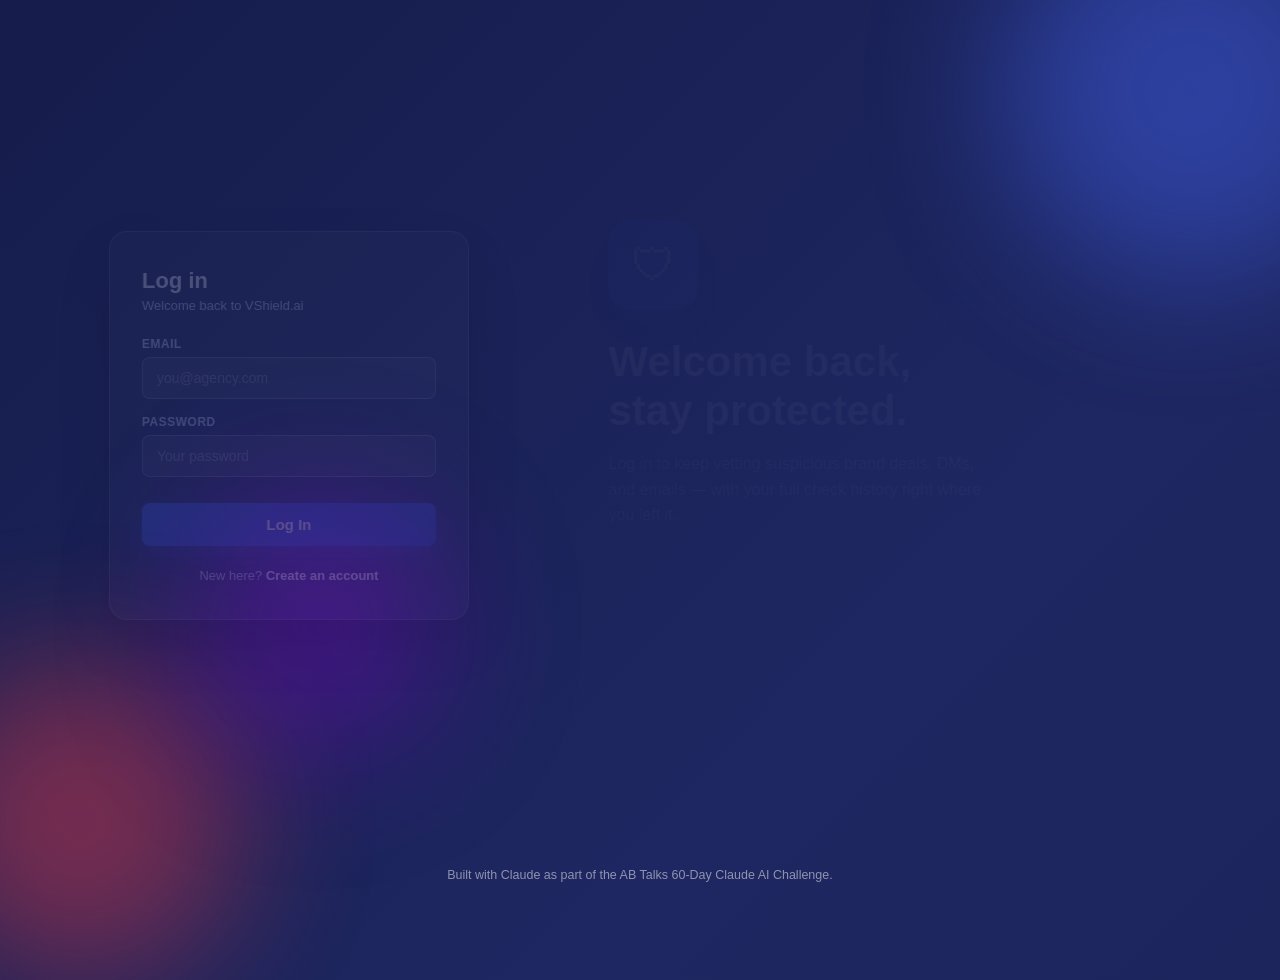
==== commit 9caab26b: "Clean up duplicate stylesheet links and fix footer placement" ====
--- a/src/main/resources/static/analyze.html
+++ b/src/main/resources/static/analyze.html
@@ -164,6 +164,6 @@
     }
     setInterval(draw, 60);
 </script>
-<link rel="stylesheet" href="style.css">
+
 </body>
 </html>
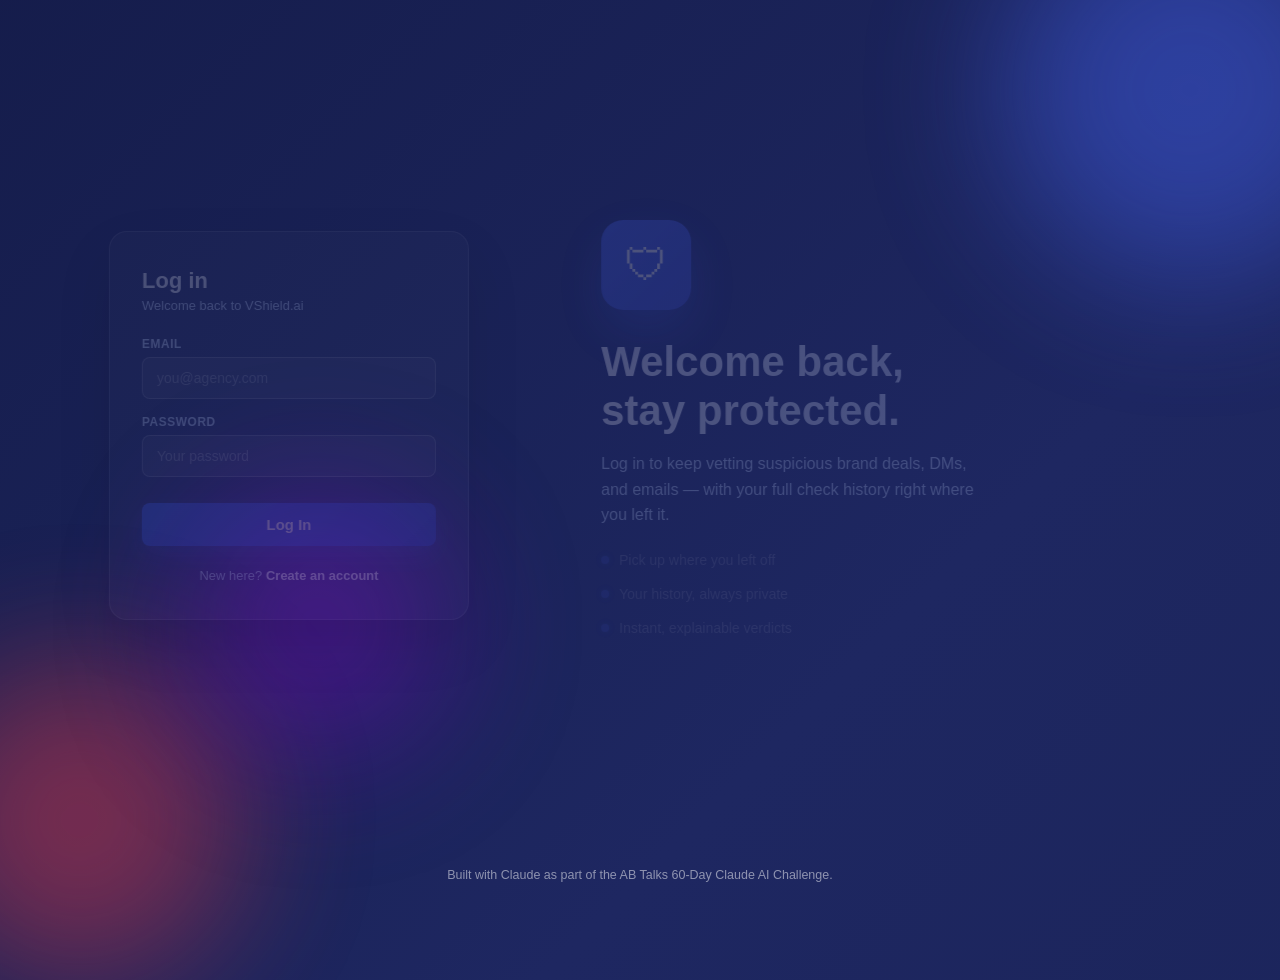
==== commit 2d961cd5: "Clean up duplicate stylesheet links and fix footer placement" ====
--- a/src/main/resources/static/analyze.html
+++ b/src/main/resources/static/analyze.html
@@ -10,6 +10,18 @@
             border: 1px solid rgba(255,255,255,0.08);
             border-radius: 14px;
             padding: 28px;
+        }
+
+        .sr-only {
+            position: absolute;
+            width: 1px;
+            height: 1px;
+            padding: 0;
+            margin: -1px;
+            overflow: hidden;
+            clip: rect(0, 0, 0, 0);
+            white-space: nowrap;
+            border: 0;
         }
 
         textarea {
@@ -120,6 +132,7 @@
 
         <div class="analyze-box">
             <form onsubmit="submitAnalysis(event)">
+                <label for="messageInput" class="sr-only">Message to analyze</label>
                 <textarea id="messageInput" placeholder="Paste the message, email, or link here..."></textarea>
                 <div id="errorBox" class="error-message"></div>
                 <div id="loading" class="loading">Analyzing...</div>
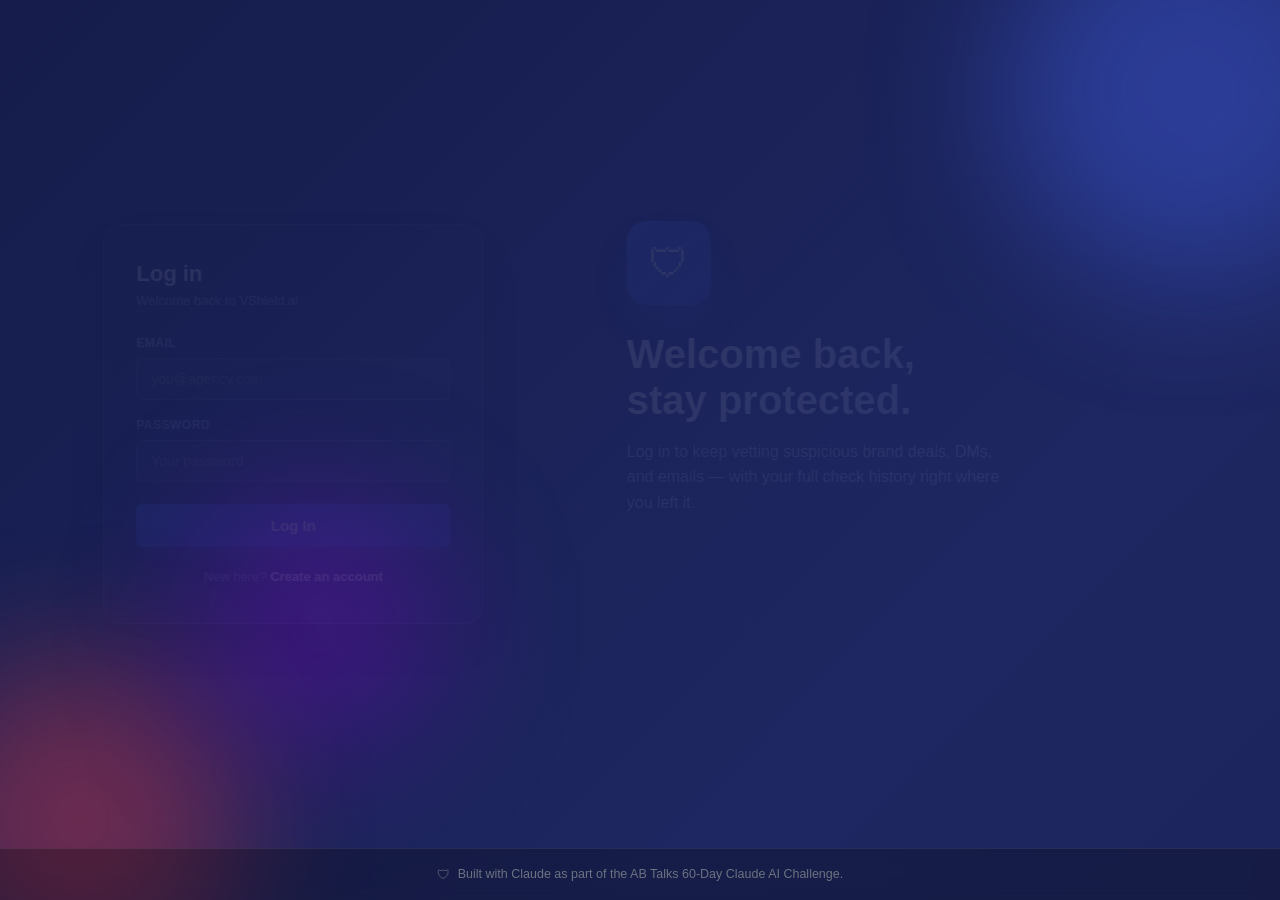
==== commit 372d37d1: "Add Day 7 fix bugs , in all html files , js files and make new js file nav.js" ====
--- a/src/main/resources/static/analyze.html
+++ b/src/main/resources/static/analyze.html
@@ -2,181 +2,53 @@
 <html lang="en">
 <head>
     <meta charset="UTF-8">
+    <meta name="viewport" content="width=device-width, initial-scale=1.0">
     <title>Analyze — VShield.ai</title>
     <link rel="stylesheet" href="style.css">
-    <style>
-        .analyze-box {
-            background: #151a3d;
-            border: 1px solid rgba(255,255,255,0.08);
-            border-radius: 14px;
-            padding: 28px;
-        }
-
-        .sr-only {
-            position: absolute;
-            width: 1px;
-            height: 1px;
-            padding: 0;
-            margin: -1px;
-            overflow: hidden;
-            clip: rect(0, 0, 0, 0);
-            white-space: nowrap;
-            border: 0;
-        }
-
-        textarea {
-            width: 100%;
-            min-height: 160px;
-            padding: 14px;
-            border-radius: 8px;
-            border: 1px solid rgba(255,255,255,0.15);
-            background: rgba(255,255,255,0.05);
-            color: white;
-            font-size: 14px;
-            font-family: inherit;
-            resize: vertical;
-            outline: none;
-        }
-        textarea:focus { border-color: #E63946; }
-        textarea::placeholder { color: #6b7280; }
-
-        .analyze-btn {
-            margin-top: 16px;
-            background: linear-gradient(135deg, #E63946, #c9303c);
-            color: white;
-            border: none;
-            padding: 12px 28px;
-            border-radius: 8px;
-            font-size: 14px;
-            font-weight: 700;
-            cursor: pointer;
-            box-shadow: 0 8px 20px rgba(230,57,70,0.3);
-            transition: transform 0.15s;
-        }
-        .analyze-btn:hover { transform: translateY(-2px); }
-        .analyze-btn:disabled { opacity: 0.6; cursor: not-allowed; transform: none; }
-
-        .error-message {
-            background: rgba(231,76,60,0.15);
-            border: 1px solid rgba(231,76,60,0.4);
-            color: #ff8a80;
-            padding: 10px 14px;
-            border-radius: 8px;
-            font-size: 13px;
-            margin-top: 14px;
-            display: none;
-        }
-
-        .loading {
-            display: none;
-            color: #9aa7d1;
-            margin-top: 14px;
-            font-size: 13px;
-        }
-
-        .verdict-card {
-            margin-top: 24px;
-            border-radius: 12px;
-            padding: 22px 24px;
-            display: none;
-        }
-        .verdict-safe { background: rgba(39,174,96,0.1); border: 1px solid rgba(39,174,96,0.4); }
-        .verdict-suspicious { background: rgba(243,156,18,0.1); border: 1px solid rgba(243,156,18,0.4); }
-        .verdict-dangerous { background: rgba(231,76,60,0.1); border: 1px solid rgba(231,76,60,0.4); }
-
-        .verdict-badge {
-            display: inline-block;
-            font-weight: 700;
-            font-size: 16px;
-            padding: 5px 14px;
-            border-radius: 6px;
-            color: white;
-        }
-        .badge-safe { background: #27ae60; }
-        .badge-suspicious { background: #f39c12; }
-        .badge-dangerous { background: #e74c3c; }
-
-        .score-text {
-            float: right;
-            font-weight: 700;
-            color: #CADCFC;
-            font-size: 14px;
-            margin-top: 6px;
-        }
-
-        .verdict-card h3 {
-            margin: 20px 0 8px 0;
-            font-size: 14px;
-            color: white;
-            clear: both;
-        }
-        .verdict-card ul { margin: 0; padding-left: 20px; }
-        .verdict-card li { margin-bottom: 6px; font-size: 14px; color: #d4d9ec; }
-    </style>
 </head>
 <body>
-<canvas id="matrixCanvas"></canvas>
+<a href="#main" class="skip-link">Skip to content</a>
+<canvas id="matrixCanvas" aria-hidden="true"></canvas>
 
 <div class="page-overlay">
-    <nav class="navbar">
-        <span class="brand">🛡 VShield.ai</span>
-        <a href="dashboard.html">Dashboard</a>
-        <a href="analyze.html" class="active">Analyze</a>
-        <a href="history.html">History</a>
+    <nav class="navbar" id="navbar">
+        <a href="dashboard.html" class="brand"><span aria-hidden="true">🛡</span> VShield.ai</a>
+        <button class="nav-toggle" id="navToggle" aria-label="Toggle navigation menu" aria-expanded="false">☰</button>
+        <a href="dashboard.html" class="nav-link">Dashboard</a>
+        <a href="analyze.html" class="nav-link active" aria-current="page">Analyze</a>
+        <a href="history.html" class="nav-link">History</a>
         <button class="logout-btn" onclick="logout()">Logout</button>
     </nav>
 
-    <div class="wide-container">
-        <h1>Analyze a message</h1>
-        <p>Paste a suspicious message, email, or link below to check it for scam signals.</p>
+    <main id="main" class="wide-container">
+        <h1 class="page-title">Analyze a message</h1>
+        <p class="page-subtitle">Paste a suspicious message, email, or link below to check it for scam signals.</p>
 
-        <div class="analyze-box">
-            <form onsubmit="submitAnalysis(event)">
-                <label for="messageInput" class="sr-only">Message to analyze</label>
-                <textarea id="messageInput" placeholder="Paste the message, email, or link here..."></textarea>
-                <div id="errorBox" class="error-message"></div>
-                <div id="loading" class="loading">Analyzing...</div>
-                <button type="submit" id="analyzeBtn" class="analyze-btn">Analyze</button>
+        <div class="card">
+            <form onsubmit="submitAnalysis(event)" novalidate>
+                <label for="messageInput">Message, email, or link</label>
+                <textarea id="messageInput" placeholder="Paste the message, email, or link here..." aria-describedby="charCount"></textarea>
+                <div id="charCount" class="field-hint">0 / 5000 characters</div>
+
+                <div id="errorBox" class="error-message" role="alert"></div>
+                <div id="loadingBox" class="loading-inline"><span class="spinner" aria-hidden="true"></span> Analyzing your message...</div>
+
+                <button type="submit" id="analyzeBtn" class="btn-primary" style="max-width:220px;">Analyze</button>
             </form>
 
-            <div id="resultBox" class="verdict-card"></div>
+            <div id="resultBox" class="verdict-card result-inline" role="region" aria-live="polite" aria-label="Analysis result"></div>
         </div>
-    </div>
+    </main>
 
     <footer class="site-footer">Built with Claude as part of the AB Talks 60-Day Claude AI Challenge.</footer>
 </div>
 
 <script src="auth.js"></script>
 <script src="analyze.js"></script>
+<script src="nav.js"></script>
 <script>
     requireAuth();
-
-    const canvas = document.getElementById('matrixCanvas');
-    const ctx = canvas.getContext('2d');
-    function resizeCanvas() {
-        canvas.width = window.innerWidth;
-        canvas.height = window.innerHeight;
-    }
-    resizeCanvas();
-    window.addEventListener('resize', resizeCanvas);
-
-    const chars = '0123456789';
-    const fontSize = 16;
-    let drops = new Array(Math.floor(canvas.width / fontSize)).fill(1);
-
-    function draw() {
-        ctx.fillStyle = 'rgba(10, 14, 39, 0.1)';
-        ctx.fillRect(0, 0, canvas.width, canvas.height);
-        ctx.font = fontSize + 'px monospace';
-        for (let i = 0; i < drops.length; i++) {
-            ctx.fillStyle = '#4ade80';
-            ctx.fillText(chars[Math.floor(Math.random() * chars.length)], i * fontSize, drops[i] * fontSize);
-            if (drops[i] * fontSize > canvas.height && Math.random() > 0.98) drops[i] = 0;
-            drops[i]++;
-        }
-    }
-    setInterval(draw, 60);
+    initMatrixBackground();
 </script>
-
 </body>
 </html>
--- a/src/main/resources/static/style.css
+++ b/src/main/resources/static/style.css
@@ -1,963 +1,625 @@
-* {
+/* ============================================
+   VShield.ai Design System
+   ============================================ */
+
+:root {
+    --bg-base: #0a0e27;
+    --bg-nav: #12173a;
+    --bg-card: #151a3d;
+    --bg-card-hover: #171d47;
+    --bg-input: rgba(255,255,255,0.05);
+    --border-subtle: rgba(255,255,255,0.08);
+    --border-strong: rgba(255,255,255,0.18);
+
+    --accent: #E63946;
+    --accent-hover: #c9303c;
+    --accent-soft: rgba(230,57,70,0.15);
+    --blue: #4361ee;
+    --blue-hover: #3a4fd1;
+
+    --text-primary: #ffffff;
+    --text-secondary: #9aa7d1;
+    --text-muted: #6b7280;
+    --text-placeholder: rgba(255,255,255,0.35);
+
+    --success: #27ae60;
+    --warning: #f39c12;
+    --danger: #e74c3c;
+
+    --radius-sm: 6px;
+    --radius-md: 10px;
+    --radius-lg: 14px;
+
+    --shadow-sm: 0 4px 12px rgba(0,0,0,0.3);
+    --shadow-md: 0 12px 32px rgba(0,0,0,0.4);
+    --shadow-lg: 0 20px 50px rgba(0,0,0,0.5);
+
+    --transition-fast: 0.15s ease;
+    --transition-base: 0.2s ease;
+}
+
+/* ============================================
+   Reset & Base
+   ============================================ */
+
+*, *::before, *::after {
     box-sizing: border-box;
 }
 
+html, body {
+    margin: 0;
+    padding: 0;
+}
+
 body {
-    font-family: 'Segoe UI', Arial, sans-serif;
-    margin: 0;
-    background-color: #1E2761;
+    font-family: 'Segoe UI', -apple-system, BlinkMacSystemFont, Arial, sans-serif;
+    background-color: var(--bg-base);
+    color: var(--text-primary);
+    min-height: 100vh;
+    position: relative;
+    overflow-x: hidden;
+    line-height: 1.5;
+}
+
+h1, h2, h3 { line-height: 1.2; margin: 0; }
+p { margin: 0; }
+
+a { color: inherit; }
+
+/* Visible focus ring for keyboard navigation - accessibility */
+a:focus-visible,
+button:focus-visible,
+input:focus-visible,
+textarea:focus-visible {
+    outline: 2px solid var(--blue);
+    outline-offset: 2px;
+}
+
+/* Skip-to-content link - accessibility, visible only when tabbed to */
+.skip-link {
+    position: absolute;
+    top: -40px;
+    left: 8px;
+    background: var(--accent);
     color: white;
+    padding: 8px 16px;
+    border-radius: var(--radius-sm);
+    z-index: 100;
+    text-decoration: none;
+    font-size: 13px;
+    font-weight: 600;
+    transition: top var(--transition-fast);
+}
+.skip-link:focus { top: 8px; }
+
+/* ============================================
+   Matrix Canvas Background
+   ============================================ */
+
+#matrixCanvas {
+    position: fixed;
+    top: 0;
+    left: 0;
+    width: 100%;
+    height: 100%;
+    z-index: 0;
+    opacity: 0.16;
+    display: block;
+    pointer-events: none;
+}
+
+/* ============================================
+   Layout
+   ============================================ */
+
+.page-overlay {
+    position: relative;
+    z-index: 1;
+    width: 100%;
     min-height: 100vh;
-}
-
-.container {
-    max-width: 420px;
-    margin: 80px auto;
-    padding: 0 20px;
+    display: flex;
+    flex-direction: column;
+}
+
+.page-overlay > main {
+    flex: 1;
 }
 
 .wide-container {
-    max-width: 700px;
-    margin: 40px auto;
-    padding: 0 20px;
-}
-
-h1 {
-    text-align: center;
-    margin-bottom: 4px;
-}
-
-.subtitle {
-    text-align: center;
-    color: #CADCFC;
-    margin-bottom: 30px;
+    max-width: 760px;
+    margin: 0 auto;
+    padding: 110px 24px 40px 24px;
+    width: 100%;
+}
+
+.narrow-container {
+    max-width: 460px;
+    margin: 0 auto;
+    padding: 110px 24px 40px 24px;
+    width: 100%;
+}
+
+/* ============================================
+   Navbar
+   ============================================ */
+
+nav.navbar {
+    position: fixed;
+    top: 0;
+    left: 0;
+    width: 100%;
+    height: 64px;
+    background: var(--bg-nav);
+    box-shadow: var(--shadow-sm);
+    padding: 0 24px;
+    display: flex;
+    gap: 8px;
+    align-items: center;
+    z-index: 10;
+}
+
+nav.navbar .brand {
+    color: var(--text-primary);
+    font-size: 16px;
+    font-weight: 700;
+    margin-right: auto;
+    display: flex;
+    align-items: center;
+    gap: 8px;
+    letter-spacing: -0.2px;
+    text-decoration: none;
+    padding: 8px 4px;
+}
+
+nav.navbar a.nav-link {
+    color: var(--text-secondary);
+    text-decoration: none;
     font-size: 14px;
-}
+    font-weight: 600;
+    padding: 8px 14px;
+    border-radius: var(--radius-sm);
+    transition: color var(--transition-fast), background var(--transition-fast);
+}
+
+nav.navbar a.nav-link:hover { color: var(--text-primary); background: rgba(255,255,255,0.06); }
+nav.navbar a.nav-link.active { color: var(--text-primary); background: var(--accent-soft); }
+
+nav.navbar .logout-btn {
+    background-color: transparent;
+    color: #ff8a80;
+    border: 1px solid rgba(230,57,70,0.5);
+    padding: 8px 16px;
+    border-radius: var(--radius-sm);
+    font-size: 13px;
+    font-weight: 600;
+    cursor: pointer;
+    transition: all var(--transition-fast);
+    margin-left: 8px;
+    white-space: nowrap;
+}
+nav.navbar .logout-btn:hover { background-color: var(--accent); color: white; border-color: var(--accent); }
+
+/* Hamburger toggle for mobile nav */
+.nav-toggle {
+    display: none;
+    background: none;
+    border: none;
+    color: var(--text-primary);
+    font-size: 22px;
+    cursor: pointer;
+    padding: 6px 10px;
+}
+
+@media (max-width: 640px) {
+    nav.navbar .nav-link { display: none; }
+    nav.navbar.nav-open .nav-link { display: block; }
+    nav.navbar {
+        flex-wrap: wrap;
+        height: auto;
+        min-height: 64px;
+        padding: 12px 16px;
+    }
+    .nav-toggle { display: block; }
+    nav.navbar .logout-btn { margin-left: auto; }
+}
+
+/* ============================================
+   Typography helpers
+   ============================================ */
+
+.page-title {
+    font-size: 28px;
+    font-weight: 700;
+    margin: 0 0 8px 0;
+    letter-spacing: -0.4px;
+    background: linear-gradient(90deg, #ffffff, var(--text-secondary));
+    -webkit-background-clip: text;
+    background-clip: text;
+    -webkit-text-fill-color: transparent;
+}
+
+.page-subtitle {
+    color: var(--text-secondary);
+    font-size: 15px;
+    margin: 0 0 28px 0;
+    line-height: 1.6;
+    max-width: 560px;
+}
+
+/* ============================================
+   Cards
+   ============================================ */
 
 .card {
-    background: white;
-    color: #1B1B2F;
-    border-radius: 10px;
-    padding: 30px;
-    box-shadow: 0 8px 24px rgba(0,0,0,0.25);
-}
+    background: linear-gradient(145deg, var(--bg-card-hover), var(--bg-card));
+    border: 1px solid var(--border-subtle);
+    border-radius: var(--radius-lg);
+    padding: 24px 26px;
+    transition: transform var(--transition-base), box-shadow var(--transition-base), border-color var(--transition-base);
+    position: relative;
+    overflow: hidden;
+}
+
+.card::before {
+    content: "";
+    position: absolute;
+    top: 0; left: 0;
+    width: 4px;
+    height: 100%;
+    background: var(--accent);
+    opacity: 0;
+    transition: opacity var(--transition-base);
+}
+
+a.card-link { text-decoration: none; display: block; }
+a.card-link .card:hover,
+.card.interactive:hover {
+    transform: translateY(-3px);
+    box-shadow: var(--shadow-md);
+    border-color: rgba(230,57,70,0.4);
+}
+a.card-link .card:hover::before,
+.card.interactive:hover::before { opacity: 1; }
+
+.card h3 { margin: 0 0 6px 0; color: var(--text-primary); font-size: 16px; font-weight: 700; }
+.card p { color: var(--text-secondary); font-size: 13.5px; margin: 0; }
+
+.auth-card {
+    background: rgba(255,255,255,0.06);
+    backdrop-filter: blur(20px);
+    -webkit-backdrop-filter: blur(20px);
+    border: 1px solid var(--border-strong);
+    border-radius: 18px;
+    padding: 36px 32px;
+    box-shadow: var(--shadow-lg);
+}
+
+.auth-card h2 { font-size: 22px; margin-bottom: 4px; }
+.auth-card .sub { color: var(--text-secondary); font-size: 13px; margin-bottom: 24px; }
+
+/* ============================================
+   Forms
+   ============================================ */
 
 label {
     display: block;
-    font-size: 13px;
-    font-weight: bold;
+    font-size: 12px;
+    font-weight: 700;
+    color: var(--text-secondary);
     margin-bottom: 6px;
     margin-top: 16px;
-}
+    text-transform: uppercase;
+    letter-spacing: 0.5px;
+}
+
+label:first-of-type { margin-top: 0; }
 
 input[type="email"],
 input[type="password"],
+input[type="text"],
 textarea {
     width: 100%;
-    padding: 10px 12px;
-    border: 1px solid #ccc;
-    border-radius: 6px;
+    padding: 12px 14px;
+    border-radius: var(--radius-sm);
+    border: 1px solid var(--border-strong);
+    background: var(--bg-input);
+    color: var(--text-primary);
     font-size: 14px;
     font-family: inherit;
+    outline: none;
+    transition: border-color var(--transition-fast), background var(--transition-fast);
+}
+input::placeholder, textarea::placeholder { color: var(--text-placeholder); }
+input:focus, textarea:focus {
+    border-color: var(--accent);
+    background: rgba(255,255,255,0.09);
 }
 
 textarea {
+    min-height: 160px;
     resize: vertical;
-    min-height: 140px;
-}
-
-button {
-    width: 100%;
-    background-color: #E63946;
+}
+
+.field-hint {
+    font-size: 12px;
+    color: var(--text-muted);
+    margin-top: 5px;
+}
+
+/* ============================================
+   Buttons
+   ============================================ */
+
+button, .btn {
+    font-family: inherit;
+    border: none;
+    border-radius: var(--radius-sm);
+    font-weight: 700;
+    cursor: pointer;
+    transition: transform var(--transition-fast), box-shadow var(--transition-fast), opacity var(--transition-fast);
+}
+
+.btn-primary {
+    width: 100%;
+    margin-top: 22px;
+    padding: 13px;
+    background: linear-gradient(135deg, var(--accent), var(--accent-hover));
     color: white;
-    border: none;
-    padding: 12px;
-    border-radius: 6px;
     font-size: 15px;
-    font-weight: bold;
-    cursor: pointer;
-    margin-top: 20px;
-}
-
-button:hover {
-    background-color: #c9303c;
-}
-
-button:disabled {
-    background-color: #aaa;
-    cursor: not-allowed;
-}
+    box-shadow: 0 10px 25px rgba(230,57,70,0.3);
+}
+.btn-primary:hover:not(:disabled) { transform: translateY(-2px); box-shadow: 0 14px 32px rgba(230,57,70,0.45); }
+.btn-primary:active:not(:disabled) { transform: translateY(0); }
+.btn-primary:disabled { opacity: 0.55; cursor: not-allowed; transform: none; }
+
+.btn-primary.btn-blue {
+    background: linear-gradient(135deg, var(--blue), var(--blue-hover));
+    box-shadow: 0 10px 25px rgba(67,97,238,0.3);
+}
+.btn-primary.btn-blue:hover:not(:disabled) { box-shadow: 0 14px 32px rgba(67,97,238,0.45); }
+
+.btn-secondary {
+    background: transparent;
+    border: 1px solid var(--border-strong);
+    color: var(--text-primary);
+    padding: 10px 20px;
+    font-size: 13.5px;
+}
+.btn-secondary:hover { background: rgba(255,255,255,0.06); border-color: var(--accent); }
+
+/* ============================================
+   Feedback: errors, loading, empty states
+   ============================================ */
 
 .error-message {
-    background: #fdecea;
-    color: #c0392b;
+    background: rgba(231,76,60,0.15);
+    border: 1px solid rgba(231,76,60,0.4);
+    color: #ff9d94;
     padding: 10px 14px;
-    border-radius: 6px;
+    border-radius: var(--radius-sm);
     font-size: 13px;
     margin-top: 14px;
     display: none;
 }
-
-.link-row {
+.error-message:not(:empty) { display: block; }
+.error-message.show { display: block; }
+
+.field-error {
+    color: #ff9d94;
+    font-size: 12px;
+    margin-top: 5px;
+    display: none;
+}
+.field-error.show { display: block; }
+input.invalid { border-color: var(--danger); }
+
+.loading-inline {
+    display: none;
+    align-items: center;
+    gap: 8px;
+    color: var(--text-secondary);
+    margin-top: 14px;
+    font-size: 13px;
+}
+.loading-inline.show { display: flex; }
+
+.spinner {
+    width: 15px;
+    height: 15px;
+    border: 2px solid rgba(255,255,255,0.2);
+    border-top-color: var(--accent);
+    border-radius: 50%;
+    animation: spin 0.7s linear infinite;
+}
+@keyframes spin { to { transform: rotate(360deg); } }
+
+.empty-state {
     text-align: center;
-    margin-top: 18px;
-    font-size: 13px;
-    color: #555;
-}
-
-.link-row a {
-    color: #1E2761;
-    font-weight: bold;
-    text-decoration: none;
-}
-
-nav.navbar {
-    background: #16204F;
-    padding: 14px 24px;
-    display: flex;
-    gap: 24px;
-    align-items: center;
-}
-
-nav.navbar a {
-    color: #CADCFC;
-    text-decoration: none;
-    font-size: 14px;
-    font-weight: bold;
-}
-
-nav.navbar a:hover, nav.navbar a.active {
-    color: white;
-}
-
-nav.navbar .brand {
-    color: white;
-    font-size: 16px;
-    margin-right: auto;
-}
-
-nav.navbar button.logout-btn {
-    width: auto;
-    margin-top: 0;
-    padding: 8px 14px;
-    font-size: 13px;
-}
+    padding: 56px 24px;
+    color: var(--text-secondary);
+    background: var(--bg-card);
+    border: 1px solid var(--border-subtle);
+    border-radius: var(--radius-lg);
+}
+.empty-state .empty-icon { font-size: 40px; margin-bottom: 12px; opacity: 0.6; }
+.empty-state p { color: var(--text-secondary); }
+.empty-state p.empty-title { color: var(--text-primary); font-weight: 700; font-size: 16px; margin-bottom: 4px; }
+
+/* Skeleton loading for history list */
+.skeleton-item {
+    background: var(--bg-card);
+    border: 1px solid var(--border-subtle);
+    border-radius: var(--radius-md);
+    padding: 16px 18px;
+    margin-bottom: 12px;
+}
+.skeleton-bar {
+    height: 12px;
+    border-radius: 4px;
+    background: linear-gradient(90deg, rgba(255,255,255,0.06) 25%, rgba(255,255,255,0.12) 50%, rgba(255,255,255,0.06) 75%);
+    background-size: 200% 100%;
+    animation: shimmer 1.4s infinite;
+}
+@keyframes shimmer { 0% { background-position: 200% 0; } 100% { background-position: -200% 0; } }
+
+/* ============================================
+   Verdict Cards (shared: analyze + history detail)
+   ============================================ */
 
 .verdict-card {
-    border-radius: 10px;
-    padding: 20px;
-    margin-top: 20px;
-}
-
-.verdict-safe { background: #eafaf1; border: 2px solid #27ae60; }
-.verdict-suspicious { background: #fef9e7; border: 2px solid #f39c12; }
-.verdict-dangerous { background: #fdedec; border: 2px solid #e74c3c; }
+    border-radius: var(--radius-md);
+    padding: 22px 24px;
+}
+.verdict-card.result-inline { margin-top: 24px; display: none; }
+.verdict-card.result-inline.show { display: block; animation: fadeSlideIn 0.3s ease; }
+
+@keyframes fadeSlideIn {
+    from { opacity: 0; transform: translateY(8px); }
+    to { opacity: 1; transform: translateY(0); }
+}
+
+.verdict-safe { background: rgba(39,174,96,0.1); border: 1px solid rgba(39,174,96,0.4); }
+.verdict-suspicious { background: rgba(243,156,18,0.1); border: 1px solid rgba(243,156,18,0.4); }
+.verdict-dangerous { background: rgba(231,76,60,0.1); border: 1px solid rgba(231,76,60,0.4); }
 
 .verdict-badge {
     display: inline-block;
-    font-weight: bold;
-    font-size: 18px;
-    padding: 4px 12px;
-    border-radius: 6px;
+    font-weight: 700;
+    font-size: 15px;
+    padding: 5px 14px;
+    border-radius: var(--radius-sm);
     color: white;
 }
-
-.badge-safe { background: #27ae60; }
-.badge-suspicious { background: #f39c12; }
-.badge-dangerous { background: #e74c3c; }
+.badge-safe { background: var(--success); }
+.badge-suspicious { background: var(--warning); }
+.badge-dangerous { background: var(--danger); }
 
 .score-text {
     float: right;
-    font-weight: bold;
-    color: #333;
-}
-
-.verdict-card h3 {
-    margin-top: 20px;
+    font-weight: 700;
+    color: var(--text-secondary);
+    font-size: 14px;
+    margin-top: 6px;
+}
+
+.verdict-card h3 { margin: 20px 0 8px 0; font-size: 14px; color: var(--text-primary); clear: both; }
+.verdict-card ul { margin: 0; padding-left: 20px; }
+.verdict-card li { margin-bottom: 6px; font-size: 14px; color: #d4d9ec; }
+
+/* ============================================
+   History list
+   ============================================ */
+
+.history-item {
+    background: var(--bg-card);
+    border: 1px solid var(--border-subtle);
+    border-radius: var(--radius-md);
+    padding: 16px 18px;
+    margin-bottom: 12px;
+    cursor: pointer;
+    transition: transform var(--transition-fast), border-color var(--transition-fast);
+}
+.history-item:hover, .history-item:focus-visible {
+    transform: translateY(-2px);
+    border-color: rgba(230,57,70,0.4);
+}
+.history-item-top {
+    display: flex;
+    justify-content: space-between;
+    align-items: center;
     margin-bottom: 8px;
-    font-size: 15px;
-}
-
-.verdict-card ul {
-    margin: 0;
-    padding-left: 20px;
-}
-
-.verdict-card li {
-    margin-bottom: 6px;
-    font-size: 14px;
-    color: #333;
-}
-
-.loading {
+    flex-wrap: wrap;
+    gap: 6px;
+}
+.history-date { color: var(--text-muted); font-size: 12px; }
+.history-preview {
+    color: #d4d9ec;
+    font-size: 13.5px;
+    overflow: hidden;
+    text-overflow: ellipsis;
+    white-space: nowrap;
+}
+
+/* ============================================
+   Detail modal (history)
+   ============================================ */
+
+#detailOverlay {
+    display: none;
+    position: fixed;
+    top: 0; left: 0;
+    width: 100%; height: 100%;
+    background: rgba(0,0,0,0.65);
+    z-index: 20;
+    align-items: flex-start;
+    justify-content: center;
+    padding: 100px 20px 40px 20px;
+    overflow-y: auto;
+}
+#detailOverlay.show { display: flex; }
+
+.detail-card {
+    position: relative;
+    max-width: 600px;
+    width: 100%;
+}
+.verdict-safe.detail-card { background: #12301f; }
+.verdict-suspicious.detail-card { background: #332608; }
+.verdict-dangerous.detail-card { background: #331515; }
+
+.close-btn {
+    position: absolute;
+    top: 14px; right: 14px;
+    background: rgba(255,255,255,0.1);
+    border: none;
+    color: white;
+    width: 32px; height: 32px;
+    border-radius: 50%;
+    font-size: 18px;
+    cursor: pointer;
+    transition: background var(--transition-fast);
+}
+.close-btn:hover { background: rgba(255,255,255,0.2); }
+
+/* ============================================
+   Footer
+   ============================================ */
+
+.site-footer {
+    position: relative;
+    z-index: 1;
+    width: 100%;
     text-align: center;
-    color: #CADCFC;
-    margin-top: 16px;
-    display: none;
-}
-
-.empty-state {
-    text-align: center;
-    padding: 60px 20px;
-    color: #555;
-}
-         * { box-sizing: border-box; margin: 0; padding: 0; }
-
-         body {
-             font-family: 'Segoe UI', Arial, sans-serif;
-             min-height: 100vh;
-             overflow-x: hidden;
-             background: linear-gradient(135deg, #0d1338, #1E2761, #16204F, #2a1245);
-             background-size: 400% 400%;
-             animation: gradientShift 14s ease infinite;
-             display: flex;
-             align-items: center;
-             justify-content: center;
-             position: relative;
-         }
-
-         @keyframes gradientShift {
-             0% { background-position: 0% 50%; }
-             50% { background-position: 100% 50%; }
-             100% { background-position: 0% 50%; }
-         }
-
-         .blob {
-             position: absolute;
-             border-radius: 50%;
-             filter: blur(70px);
-             opacity: 0.45;
-             z-index: 0;
-             animation: float 10s ease-in-out infinite;
-         }
-         .blob1 { width: 380px; height: 380px; background: #E63946; top: -100px; left: -100px; animation-delay: 0s; }
-         .blob2 { width: 320px; height: 320px; background: #4361ee; bottom: -80px; right: -80px; animation-delay: 2s; }
-         .blob3 { width: 260px; height: 260px; background: #7209b7; top: 60%; left: 70%; animation-delay: 4s; }
-
-         @keyframes float {
-             0%, 100% { transform: translateY(0px) translateX(0px) scale(1); }
-             50% { transform: translateY(-30px) translateX(20px) scale(1.08); }
-         }
-
-         .hero-wrap {
-             position: relative;
-             z-index: 2;
-             display: flex;
-             align-items: center;
-             justify-content: center;
-             gap: 70px;
-             max-width: 1000px;
-             width: 92%;
-             flex-wrap: wrap;
-         }
-
-         .hero-left {
-             flex: 1;
-             min-width: 280px;
-             color: white;
-             animation: slideInLeft 0.9s ease both;
-         }
-
-         @keyframes slideInLeft {
-             from { opacity: 0; transform: translateX(-40px); }
-             to { opacity: 1; transform: translateX(0); }
-         }
-
-         .shield-logo {
-             width: 90px;
-             height: 90px;
-             border-radius: 22px;
-             background: linear-gradient(135deg, #E63946, #c9303c);
-             display: flex;
-             align-items: center;
-             justify-content: center;
-             font-size: 44px;
-             box-shadow: 0 20px 50px rgba(230,57,70,0.5);
-             animation: pulse 3s ease-in-out infinite, rotate3d 6s linear infinite;
-             transform-style: preserve-3d;
-             margin-bottom: 28px;
-         }
-
-         @keyframes pulse {
-             0%, 100% { box-shadow: 0 20px 50px rgba(230,57,70,0.5); }
-             50% { box-shadow: 0 25px 65px rgba(230,57,70,0.8); }
-         }
-
-         @keyframes rotate3d {
-             0% { transform: rotateY(0deg); }
-             50% { transform: rotateY(15deg); }
-             100% { transform: rotateY(0deg); }
-         }
-
-         .hero-left h1 {
-             font-size: 42px;
-             line-height: 1.15;
-             margin-bottom: 16px;
-             background: linear-gradient(90deg, #ffffff, #CADCFC);
-             -webkit-background-clip: text;
-             background-clip: text;
-             -webkit-text-fill-color: transparent;
-         }
-
-         .hero-left p {
-             color: #CADCFC;
-             font-size: 16px;
-             line-height: 1.6;
-             max-width: 380px;
-         }
-
-         .feature-row {
-             display: flex;
-             align-items: center;
-             gap: 10px;
-             margin-top: 18px;
-             font-size: 14px;
-             color: #ffffffcc;
-             opacity: 0;
-             animation: fadeInUp 0.6s ease forwards;
-         }
-         .feature-row:nth-child(1) { animation-delay: 0.4s; }
-         .feature-row:nth-child(2) { animation-delay: 0.55s; }
-         .feature-row:nth-child(3) { animation-delay: 0.7s; }
-
-         @keyframes fadeInUp {
-             from { opacity: 0; transform: translateY(10px); }
-             to { opacity: 1; transform: translateY(0); }
-         }
-
-         .feature-row .dot {
-             width: 8px; height: 8px; border-radius: 50%;
-             background: #E63946;
-             box-shadow: 0 0 10px #E63946;
-         }
-
-         .hero-right {
-             perspective: 1200px;
-             animation: slideInRight 0.9s ease both;
-         }
-
-         @keyframes slideInRight {
-             from { opacity: 0; transform: translateX(40px); }
-             to { opacity: 1; transform: translateX(0); }
-         }
-
-         .card {
-             width: 360px;
-             background: rgba(255,255,255,0.08);
-             backdrop-filter: blur(20px);
-             -webkit-backdrop-filter: blur(20px);
-             border: 1px solid rgba(255,255,255,0.18);
-             border-radius: 18px;
-             padding: 36px 32px;
-             color: white;
-             box-shadow: 0 25px 60px rgba(0,0,0,0.4);
-             transform-style: preserve-3d;
-             transition: transform 0.15s ease-out;
-         }
-
-         .card h2 {
-             font-size: 22px;
-             margin-bottom: 4px;
-         }
-         .card .sub {
-             color: #CADCFC;
-             font-size: 13px;
-             margin-bottom: 24px;
-         }
-
-         label {
-             display: block;
-             font-size: 12px;
-             font-weight: bold;
-             color: #CADCFC;
-             margin-bottom: 6px;
-             margin-top: 16px;
-             text-transform: uppercase;
-             letter-spacing: 0.5px;
-         }
-
-         input {
-             width: 100%;
-             padding: 12px 14px;
-             border-radius: 8px;
-             border: 1px solid rgba(255,255,255,0.25);
-             background: rgba(255,255,255,0.08);
-             color: white;
-             font-size: 14px;
-             outline: none;
-             transition: border-color 0.2s, background 0.2s;
-         }
-         input::placeholder { color: rgba(255,255,255,0.4); }
-         input:focus {
-             border-color: #E63946;
-             background: rgba(255,255,255,0.13);
-         }
-
-         button {
-             width: 100%;
-             margin-top: 26px;
-             padding: 13px;
-             border: none;
-             border-radius: 8px;
-             background: linear-gradient(135deg, #E63946, #c9303c);
-             color: white;
-             font-size: 15px;
-             font-weight: bold;
-             cursor: pointer;
-             transition: transform 0.15s, box-shadow 0.15s;
-             box-shadow: 0 10px 25px rgba(230,57,70,0.35);
-         }
-         button:hover { transform: translateY(-2px); box-shadow: 0 14px 32px rgba(230,57,70,0.5); }
-         button:disabled { opacity: 0.6; cursor: not-allowed; transform: none; }
-
-         .error-message {
-             background: rgba(231,76,60,0.15);
-             border: 1px solid rgba(231,76,60,0.4);
-             color: #ff8a80;
-             padding: 10px 14px;
-             border-radius: 8px;
-             font-size: 13px;
-             margin-top: 16px;
-             display: none;
-         }
-
-         .link-row {
-             text-align: center;
-             margin-top: 22px;
-             font-size: 13px;
-             color: #CADCFC;
-         }
-         .link-row a { color: white; font-weight: bold; text-decoration: none; }
-         .link-row a:hover { text-decoration: underline; }
-
-         @media (max-width: 720px) {
-             .hero-wrap { flex-direction: column; text-align: center; }
-             .hero-left { align-items: center; display: flex; flex-direction: column; }
-             .feature-row { justify-content: center; }
-         }
-
-                 * { box-sizing: border-box; margin: 0; padding: 0; }
-
-                 body {
-                     font-family: 'Segoe UI', Arial, sans-serif;
-                     min-height: 100vh;
-                     overflow-x: hidden;
-                     background: linear-gradient(135deg, #0d1338, #1E2761, #16204F, #2a1245);
-                     background-size: 400% 400%;
-                     animation: gradientShift 14s ease infinite;
-                     display: flex;
-                     align-items: center;
-                     justify-content: center;
-                     position: relative;
-                 }
-
-                 @keyframes gradientShift {
-                     0% { background-position: 0% 50%; }
-                     50% { background-position: 100% 50%; }
-                     100% { background-position: 0% 50%; }
-                 }
-
-                 .blob {
-                     position: absolute;
-                     border-radius: 50%;
-                     filter: blur(70px);
-                     opacity: 0.45;
-                     z-index: 0;
-                     animation: float 10s ease-in-out infinite;
-                 }
-                 .blob1 { width: 380px; height: 380px; background: #4361ee; top: -100px; right: -100px; animation-delay: 0s; }
-                 .blob2 { width: 320px; height: 320px; background: #E63946; bottom: -80px; left: -80px; animation-delay: 2s; }
-                 .blob3 { width: 260px; height: 260px; background: #7209b7; top: 55%; right: 65%; animation-delay: 4s; }
-
-                 @keyframes float {
-                     0%, 100% { transform: translateY(0px) translateX(0px) scale(1); }
-                     50% { transform: translateY(-30px) translateX(20px) scale(1.08); }
-                 }
-
-                 .hero-wrap {
-                     position: relative;
-                     z-index: 2;
-                     display: flex;
-                     align-items: center;
-                     justify-content: center;
-                     gap: 70px;
-                     max-width: 1000px;
-                     width: 92%;
-                     flex-wrap: wrap;
-                     flex-direction: row-reverse;
-                 }
-
-                 .hero-left {
-                     flex: 1;
-                     min-width: 280px;
-                     color: white;
-                     animation: slideInRight 0.9s ease both;
-                 }
-
-                 @keyframes slideInRight {
-                     from { opacity: 0; transform: translateX(40px); }
-                     to { opacity: 1; transform: translateX(0); }
-                 }
-
-                 .shield-logo {
-                     width: 90px;
-                     height: 90px;
-                     border-radius: 22px;
-                     background: linear-gradient(135deg, #4361ee, #3a4fd1);
-                     display: flex;
-                     align-items: center;
-                     justify-content: center;
-                     font-size: 44px;
-                     box-shadow: 0 20px 50px rgba(67,97,238,0.5);
-                     animation: pulse 3s ease-in-out infinite, rotate3d 6s linear infinite;
-                     transform-style: preserve-3d;
-                     margin-bottom: 28px;
-                 }
-
-                 @keyframes pulse {
-                     0%, 100% { box-shadow: 0 20px 50px rgba(67,97,238,0.5); }
-                     50% { box-shadow: 0 25px 65px rgba(67,97,238,0.8); }
-                 }
-
-                 @keyframes rotate3d {
-                     0% { transform: rotateY(0deg); }
-                     50% { transform: rotateY(-15deg); }
-                     100% { transform: rotateY(0deg); }
-                 }
-
-                 .hero-left h1 {
-                     font-size: 42px;
-                     line-height: 1.15;
-                     margin-bottom: 16px;
-                     background: linear-gradient(90deg, #ffffff, #CADCFC);
-                     -webkit-background-clip: text;
-                     background-clip: text;
-                     -webkit-text-fill-color: transparent;
-                 }
-
-                 .hero-left p {
-                     color: #CADCFC;
-                     font-size: 16px;
-                     line-height: 1.6;
-                     max-width: 380px;
-                 }
-
-                 .feature-row {
-                     display: flex;
-                     align-items: center;
-                     gap: 10px;
-                     margin-top: 18px;
-                     font-size: 14px;
-                     color: #ffffffcc;
-                     opacity: 0;
-                     animation: fadeInUp 0.6s ease forwards;
-                 }
-                 .feature-row:nth-child(1) { animation-delay: 0.4s; }
-                 .feature-row:nth-child(2) { animation-delay: 0.55s; }
-                 .feature-row:nth-child(3) { animation-delay: 0.7s; }
-
-                 @keyframes fadeInUp {
-                     from { opacity: 0; transform: translateY(10px); }
-                     to { opacity: 1; transform: translateY(0); }
-                 }
-
-                 .feature-row .dot {
-                     width: 8px; height: 8px; border-radius: 50%;
-                     background: #4361ee;
-                     box-shadow: 0 0 10px #4361ee;
-                 }
-
-                 .hero-right {
-                     perspective: 1200px;
-                     animation: slideInLeft 0.9s ease both;
-                 }
-
-                 @keyframes slideInLeft {
-                     from { opacity: 0; transform: translateX(-40px); }
-                     to { opacity: 1; transform: translateX(0); }
-                 }
-
-                 .card {
-                     width: 360px;
-                     background: rgba(255,255,255,0.08);
-                     backdrop-filter: blur(20px);
-                     -webkit-backdrop-filter: blur(20px);
-                     border: 1px solid rgba(255,255,255,0.18);
-                     border-radius: 18px;
-                     padding: 36px 32px;
-                     color: white;
-                     box-shadow: 0 25px 60px rgba(0,0,0,0.4);
-                     transform-style: preserve-3d;
-                     transition: transform 0.15s ease-out;
-                 }
-
-                 .card h2 {
-                     font-size: 22px;
-                     margin-bottom: 4px;
-                 }
-                 .card .sub {
-                     color: #CADCFC;
-                     font-size: 13px;
-                     margin-bottom: 24px;
-                 }
-
-                 label {
-                     display: block;
-                     font-size: 12px;
-                     font-weight: bold;
-                     color: #CADCFC;
-                     margin-bottom: 6px;
-                     margin-top: 16px;
-                     text-transform: uppercase;
-                     letter-spacing: 0.5px;
-                 }
-
-                 input {
-                     width: 100%;
-                     padding: 12px 14px;
-                     border-radius: 8px;
-                     border: 1px solid rgba(255,255,255,0.25);
-                     background: rgba(255,255,255,0.08);
-                     color: white;
-                     font-size: 14px;
-                     outline: none;
-                     transition: border-color 0.2s, background 0.2s;
-                 }
-                 input::placeholder { color: rgba(255,255,255,0.4); }
-                 input:focus {
-                     border-color: #4361ee;
-                     background: rgba(255,255,255,0.13);
-                 }
-
-                 button {
-                     width: 100%;
-                     margin-top: 26px;
-                     padding: 13px;
-                     border: none;
-                     border-radius: 8px;
-                     background: linear-gradient(135deg, #4361ee, #3a4fd1);
-                     color: white;
-                     font-size: 15px;
-                     font-weight: bold;
-                     cursor: pointer;
-                     transition: transform 0.15s, box-shadow 0.15s;
-                     box-shadow: 0 10px 25px rgba(67,97,238,0.35);
-                 }
-                 button:hover { transform: translateY(-2px); box-shadow: 0 14px 32px rgba(67,97,238,0.5); }
-                 button:disabled { opacity: 0.6; cursor: not-allowed; transform: none; }
-
-                 .error-message {
-                     background: rgba(231,76,60,0.15);
-                     border: 1px solid rgba(231,76,60,0.4);
-                     color: #ff8a80;
-                     padding: 10px 14px;
-                     border-radius: 8px;
-                     font-size: 13px;
-                     margin-top: 16px;
-                     display: none;
-                 }
-
-                 .link-row {
-                     text-align: center;
-                     margin-top: 22px;
-                     font-size: 13px;
-                     color: #CADCFC;
-                 }
-                 .link-row a { color: white; font-weight: bold; text-decoration: none; }
-                 .link-row a:hover { text-decoration: underline; }
-
-                 @media (max-width: 720px) {
-                     .hero-wrap { flex-direction: column; text-align: center; }
-                     .hero-left { align-items: center; display: flex; flex-direction: column; }
-                     .feature-row { justify-content: center; }
-                 }
-
-                         * { box-sizing: border-box; margin: 0; padding: 0; }
-
-                         body {
-                             font-family: 'Segoe UI', Arial, sans-serif;
-                             background-color: #0d1128;
-                             color: white;
-                             min-height: 100vh;
-                             position: relative;
-                             overflow-x: hidden;
-                         }
-
-                         #matrixCanvas {
-                             position: fixed;
-                             top: 0;
-                             left: 0;
-                             width: 100%;
-                             height: 100%;
-                             z-index: 0;
-                             opacity: 0.35;
-                         }
-
-                         .page-overlay {
-                             position: relative;
-                             z-index: 1;
-                         }
-
-                         nav.navbar {
-                             background: rgba(22, 32, 79, 0.85);
-                             backdrop-filter: blur(8px);
-                             padding: 14px 24px;
-                             display: flex;
-                             gap: 24px;
-                             align-items: center;
-                             border-bottom: 1px solid rgba(255,255,255,0.08);
-                         }
-
-                         nav.navbar a {
-                             color: #CADCFC;
-                             text-decoration: none;
-                             font-size: 14px;
-                             font-weight: bold;
-                         }
-
-                         nav.navbar a:hover, nav.navbar a.active { color: white; }
-
-                         nav.navbar .brand {
-                             color: white;
-                             font-size: 16px;
-                             margin-right: auto;
-                         }
-
-                         nav.navbar button.logout-btn {
-                             background-color: #E63946;
-                             color: white;
-                             border: none;
-                             padding: 8px 14px;
-                             border-radius: 6px;
-                             font-size: 13px;
-                             font-weight: bold;
-                             cursor: pointer;
-                         }
-                         nav.navbar button.logout-btn:hover { background-color: #c9303c; }
-
-                         .wide-container {
-                             max-width: 700px;
-                             margin: 60px auto;
-                             padding: 0 20px;
-                         }
-
-                         .wide-container h1 {
-                             font-size: 32px;
-                             margin-bottom: 8px;
-                         }
-
-                         .wide-container > p {
-                             color: #CADCFC;
-                             font-size: 15px;
-                         }
-
-                         .card {
-                             background: rgba(255,255,255,0.08);
-                             backdrop-filter: blur(14px);
-                             border: 1px solid rgba(255,255,255,0.15);
-                             border-radius: 12px;
-                             padding: 24px;
-                             transition: transform 0.2s, box-shadow 0.2s;
-                         }
-
-                         .card:hover {
-                             transform: translateY(-4px);
-                             box-shadow: 0 16px 40px rgba(0,0,0,0.4);
-                             border-color: #E63946;
-                         }
-
-                         .card h3 { margin-top: 0; color: white; }
-                         .card p { color: #CADCFC !important; font-size: 14px; }
-
-
-
-                        html, body {
-                            margin: 0;
-                            padding: 0;
-                        }
-
-                        * { box-sizing: border-box; }
-
-                        body {
-                            font-family: 'Segoe UI', Arial, sans-serif;
-                            background-color: #0a0e27;
-                            color: white;
-                            min-height: 100vh;
-                            position: relative;
-                            overflow-x: hidden;
-                        }
-
-                        #matrixCanvas {
-                            position: fixed;
-                            top: 0;
-                            left: 0;
-                            width: 100%;
-                            height: 100%;
-                            z-index: 0;
-                            opacity: 0.18;
-                            display: block;
-                        }
-
-                        .page-overlay {
-                            position: relative;
-                            z-index: 1;
-                            width: 100%;
-                            min-height: 100vh;
-                        }
-
-                        /* NAVBAR */
-                        nav.navbar {
-                            position: fixed;
-                            top: 0;
-                            left: 0;
-                            width: 100%;
-                            height: 66px;
-                            background: #12173a;
-                            box-shadow: 0 2px 12px rgba(0,0,0,0.4);
-                            padding: 0 36px;
-                            display: flex;
-                            gap: 30px;
-                            align-items: center;
-                            z-index: 10;
-                        }
-
-                        nav.navbar a {
-                            color: #9aa7d1;
-                            text-decoration: none;
-                            font-size: 14px;
-                            font-weight: 600;
-                            padding: 8px 12px;
-                            border-radius: 6px;
-                            transition: color 0.15s, background 0.15s;
-                        }
-
-                        nav.navbar a:hover { color: #ffffff; background: rgba(255,255,255,0.06); }
-                        nav.navbar a.active { color: #ffffff; background: rgba(230,57,70,0.18); }
-
-                        nav.navbar .brand {
-                            color: white;
-                            font-size: 17px;
-                            font-weight: 700;
-                            margin-right: auto;
-                            display: flex;
-                            align-items: center;
-                            gap: 8px;
-                            letter-spacing: -0.2px;
-                        }
-
-                        nav.navbar button.logout-btn {
-                            background-color: transparent;
-                            color: #ff8a80;
-                            border: 1px solid rgba(230,57,70,0.5);
-                            padding: 8px 18px;
-                            border-radius: 6px;
-                            font-size: 13px;
-                            font-weight: 600;
-                            cursor: pointer;
-                            transition: all 0.15s;
-                        }
-                        nav.navbar button.logout-btn:hover {
-                            background-color: #E63946;
-                            color: white;
-                            border-color: #E63946;
-                        }
-
-                        /* WELCOME SECTION */
-                        .wide-container {
-                            max-width: 760px;
-                            margin: 0 auto;
-                            padding: 130px 24px 40px 24px;
-                            position: relative;
-                            z-index: 1;
-                        }
-
-                        .wide-container h1 {
-                            font-size: 30px;
-                            font-weight: 700;
-                            margin: 0 0 10px 0;
-                            letter-spacing: -0.4px;
-                            background: linear-gradient(90deg, #ffffff, #CADCFC);
-                            -webkit-background-clip: text;
-                            background-clip: text;
-                            -webkit-text-fill-color: transparent;
-                        }
-
-                        .wide-container > p {
-                            color: #9aa7d1;
-                            font-size: 15px;
-                            margin: 0 0 32px 0;
-                            line-height: 1.6;
-                            max-width: 560px;
-                        }
-
-                        /* ANALYZE CARD */
-                        .card {
-                            background: linear-gradient(145deg, #171d47, #12173a);
-                            border: 1px solid rgba(255,255,255,0.08);
-                            border-radius: 14px;
-                            padding: 26px 28px;
-                            transition: transform 0.2s ease, box-shadow 0.2s ease, border-color 0.2s ease;
-                            position: relative;
-                            overflow: hidden;
-                        }
-
-                        .card::before {
-                            content: "";
-                            position: absolute;
-                            top: 0; left: 0;
-                            width: 4px;
-                            height: 100%;
-                            background: #E63946;
-                            opacity: 0;
-                            transition: opacity 0.2s;
-                        }
-
-                        .card:hover {
-                            transform: translateY(-4px);
-                            box-shadow: 0 16px 40px rgba(0,0,0,0.5);
-                            border-color: rgba(230,57,70,0.5);
-                        }
-
-                        .card:hover::before { opacity: 1; }
-
-                        .card h3 {
-                            margin: 0 0 6px 0;
-                            color: white;
-                            font-size: 17px;
-                            font-weight: 700;
-                        }
-                        .page-overlay {
-                            position: relative;
-                            z-index: 1;
-                            width: 100%;
-                            min-height: 100vh;
-                            display: flex;
-                            flex-direction: column;
-                        }
-
-                        .page-overlay > .wide-container {
-                            flex: 1;
-                        }
-
-                        .site-footer {
-                            position: relative;
-                            z-index: 1;
-                            text-align: center;
-                            padding: 18px 20px;
-                            font-size: 12.5px;
-                            font-weight: 500;
-                            color: #7d89b0;
-                            background: rgba(10, 14, 39, 0.75);
-                            backdrop-filter: blur(10px);
-                            border-top: 1px solid rgba(255,255,255,0.08);
-                            display: flex;
-                            align-items: center;
-                            justify-content: center;
-                            gap: 8px;
-                        }
-
-                        .site-footer::before {
-                            content: "🛡";
-                            font-size: 13px;
-                            opacity: 0.8;
-                        }
+    padding: 16px 20px;
+    font-size: 12.5px;
+    font-weight: 500;
+    color: var(--text-muted);
+    background: rgba(0,0,0,0.25);
+    backdrop-filter: blur(10px);
+    border-top: 1px solid var(--border-subtle);
+    display: flex;
+    align-items: center;
+    justify-content: center;
+    gap: 8px;
+}
+.site-footer::before { content: "🛡"; font-size: 13px; opacity: 0.8; }
+
+/* ============================================
+   Responsive
+   ============================================ */
+
+@media (max-width: 640px) {
+    .wide-container, .narrow-container { padding-top: 96px; }
+    .page-title { font-size: 24px; }
+    .card { padding: 20px; }
+    .dashboard-actions { flex-direction: column; }
+}
+
+/* Reduced motion accessibility */
+@media (prefers-reduced-motion: reduce) {
+    *, *::before, *::after {
+        animation-duration: 0.01ms !important;
+        animation-iteration-count: 1 !important;
+        transition-duration: 0.01ms !important;
+    }
+}
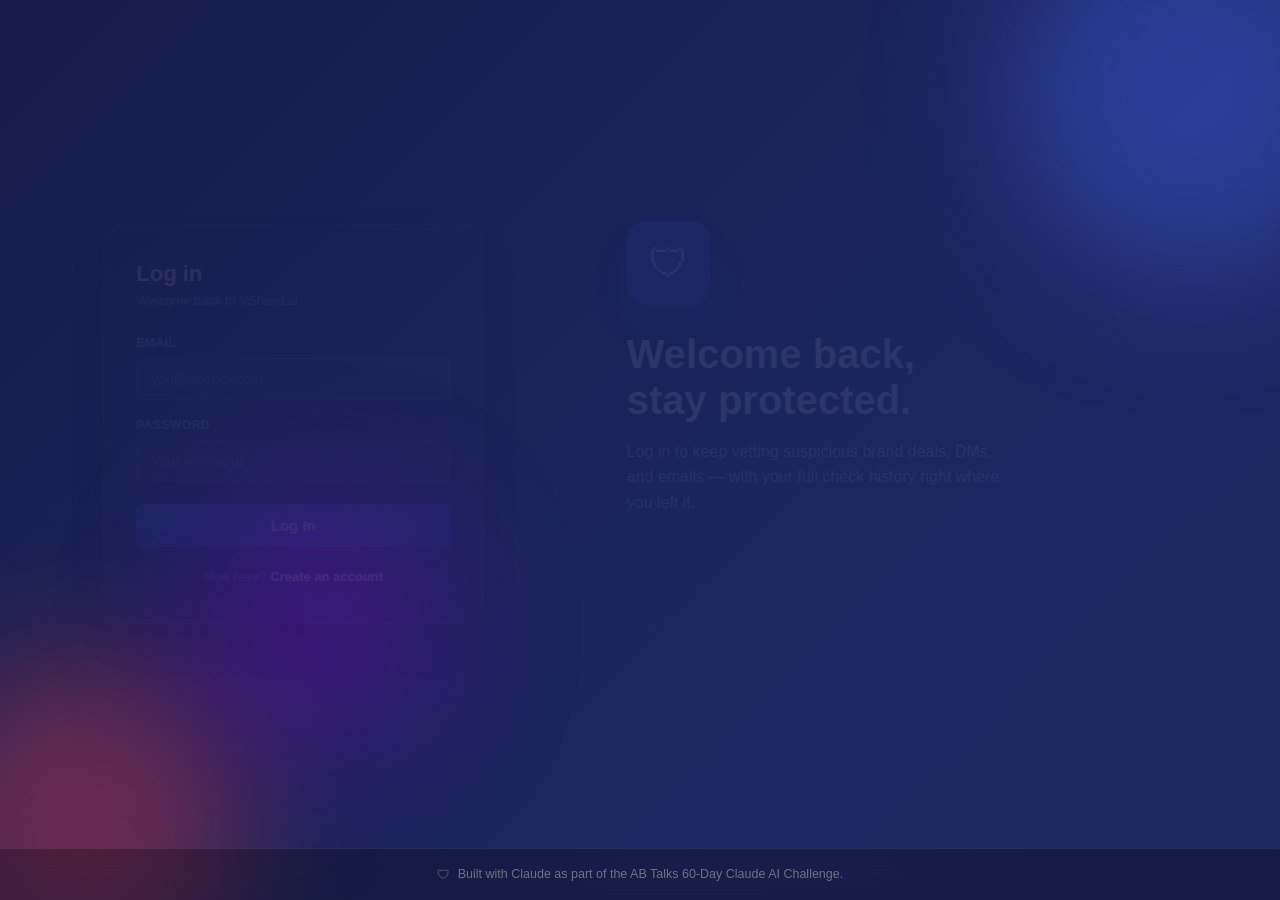
==== commit 974c4094: "Day 8: Production hardening - global error handling, login rate limiting, H2 console lockdown, secur" ====
--- a/src/main/resources/static/analyze.html
+++ b/src/main/resources/static/analyze.html
@@ -27,7 +27,7 @@
         <div class="card">
             <form onsubmit="submitAnalysis(event)" novalidate>
                 <label for="messageInput">Message, email, or link</label>
-                <textarea id="messageInput" placeholder="Paste the message, email, or link here..." aria-describedby="charCount"></textarea>
+                <textarea id="messageInput" placeholder="Paste the message, email, or link here..." aria-describedby="charCount" maxlength="5000"></textarea>
                 <div id="charCount" class="field-hint">0 / 5000 characters</div>
 
                 <div id="errorBox" class="error-message" role="alert"></div>
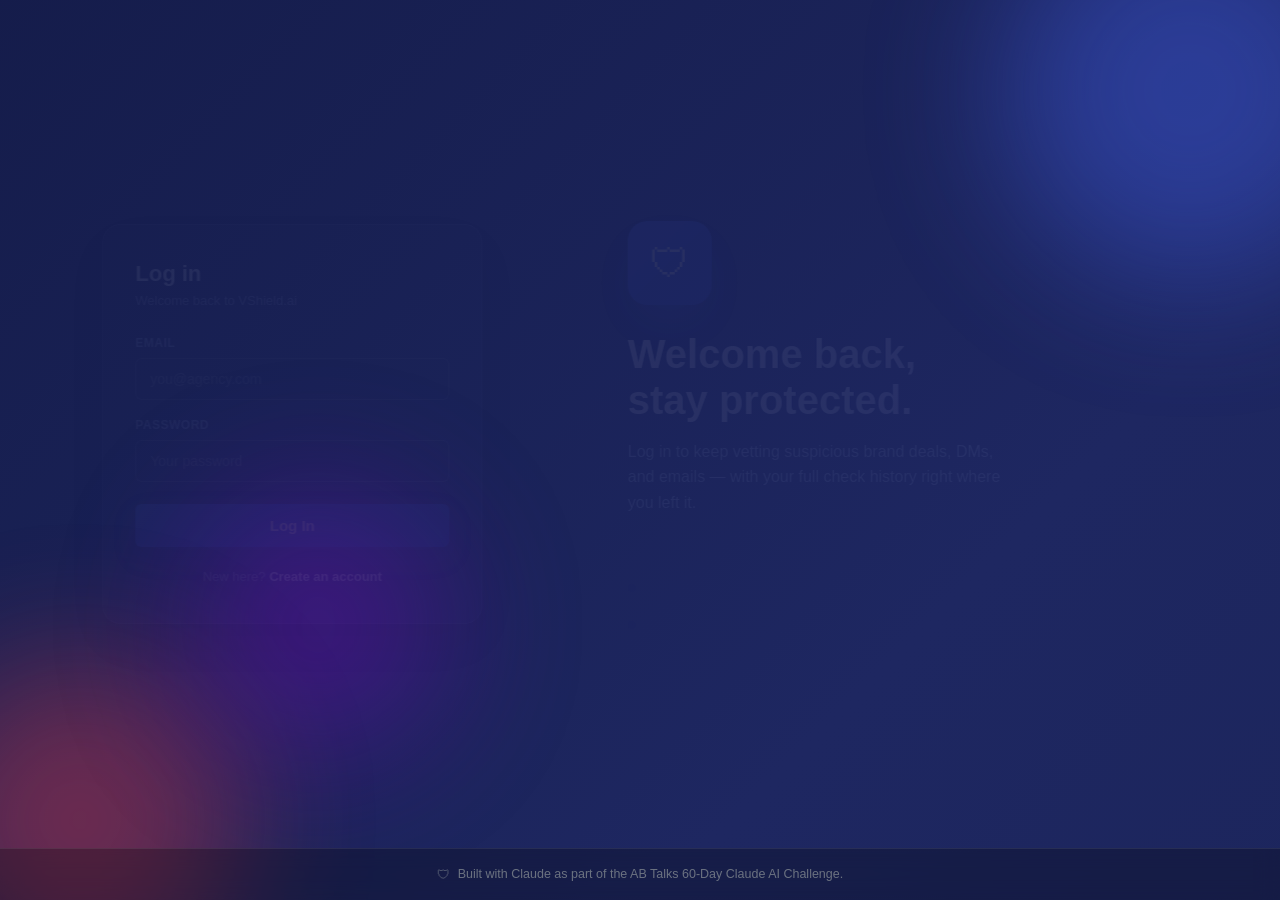
==== commit d4f53bae: "Day 9: Launch readiness - README overhaul, MIT license, favicon, SEO/social metadata" ====
--- a/src/main/resources/static/analyze.html
+++ b/src/main/resources/static/analyze.html
@@ -1,9 +1,11 @@
 <!DOCTYPE html>
 <html lang="en">
 <head>
+
     <meta charset="UTF-8">
     <meta name="viewport" content="width=device-width, initial-scale=1.0">
     <title>Analyze — VShield.ai</title>
+    <link rel="icon" type="image/svg+xml" href="favicon.svg">
     <link rel="stylesheet" href="style.css">
 </head>
 <body>
